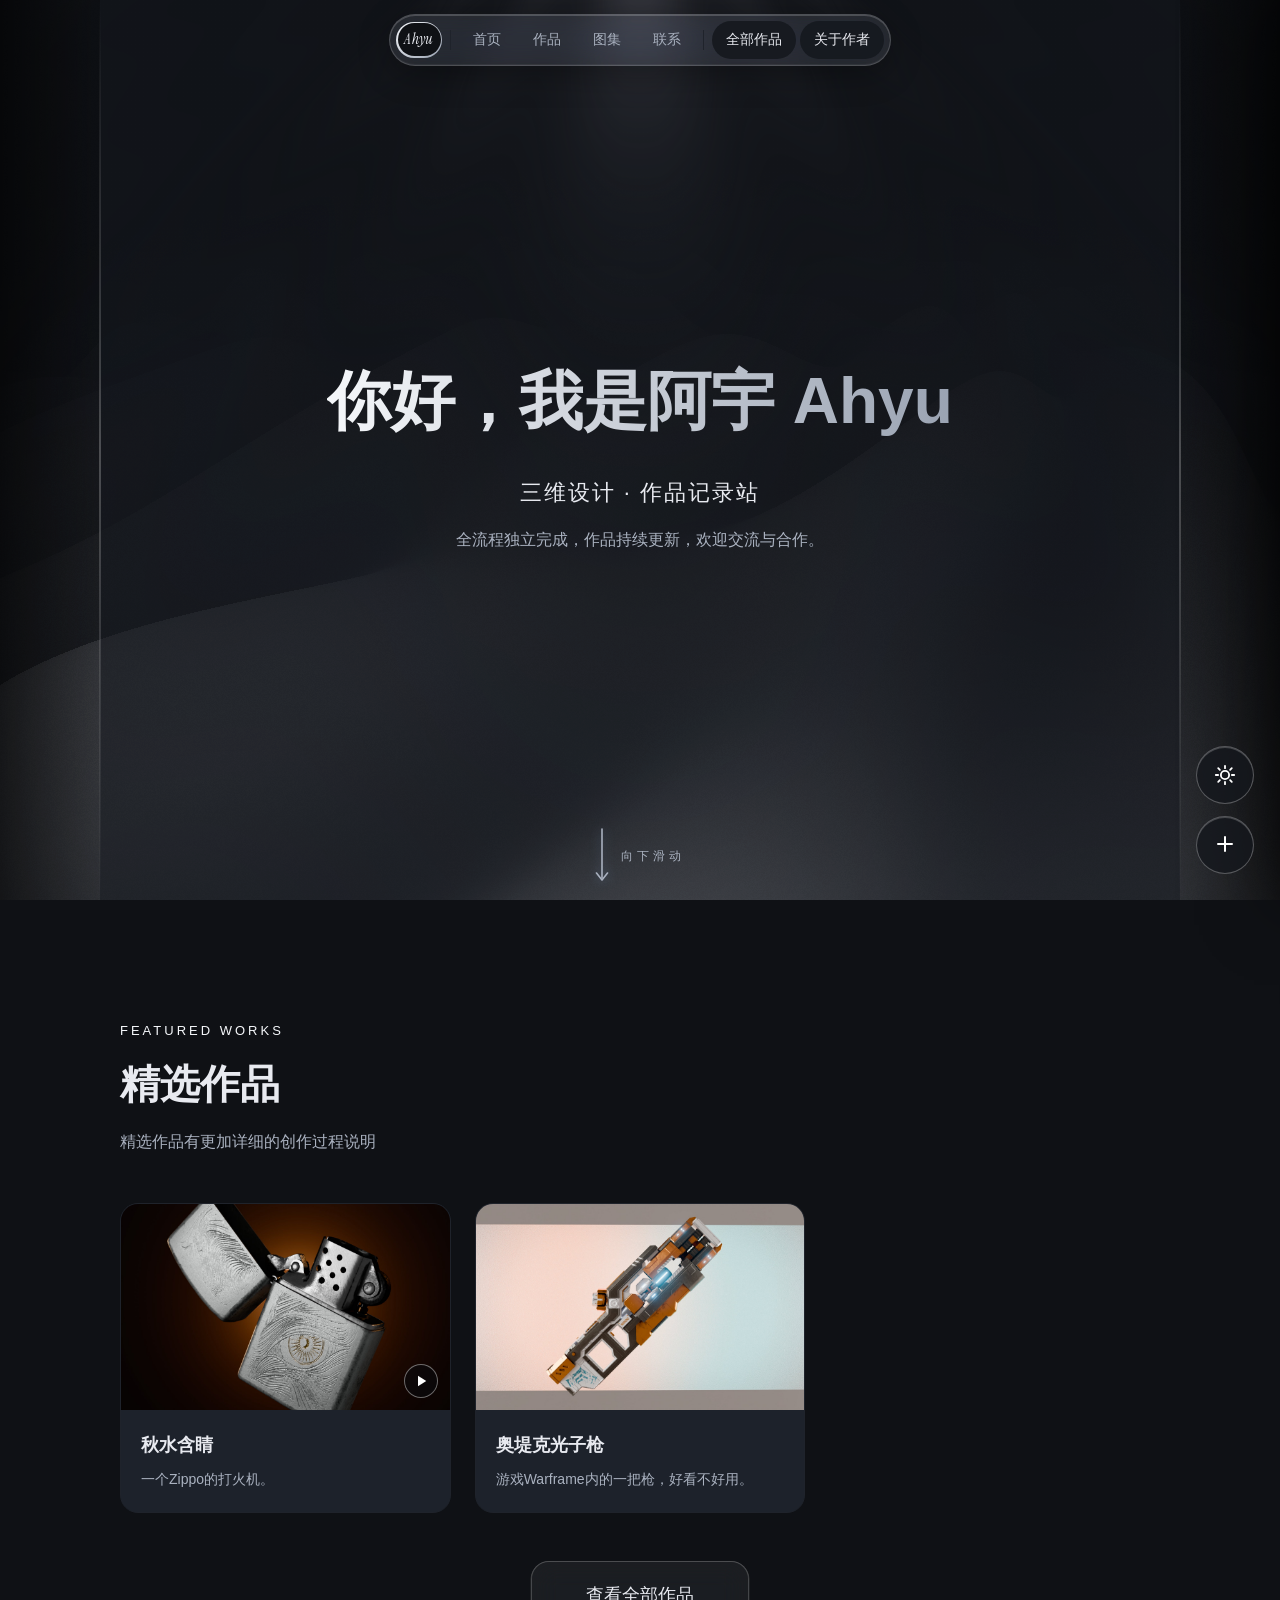
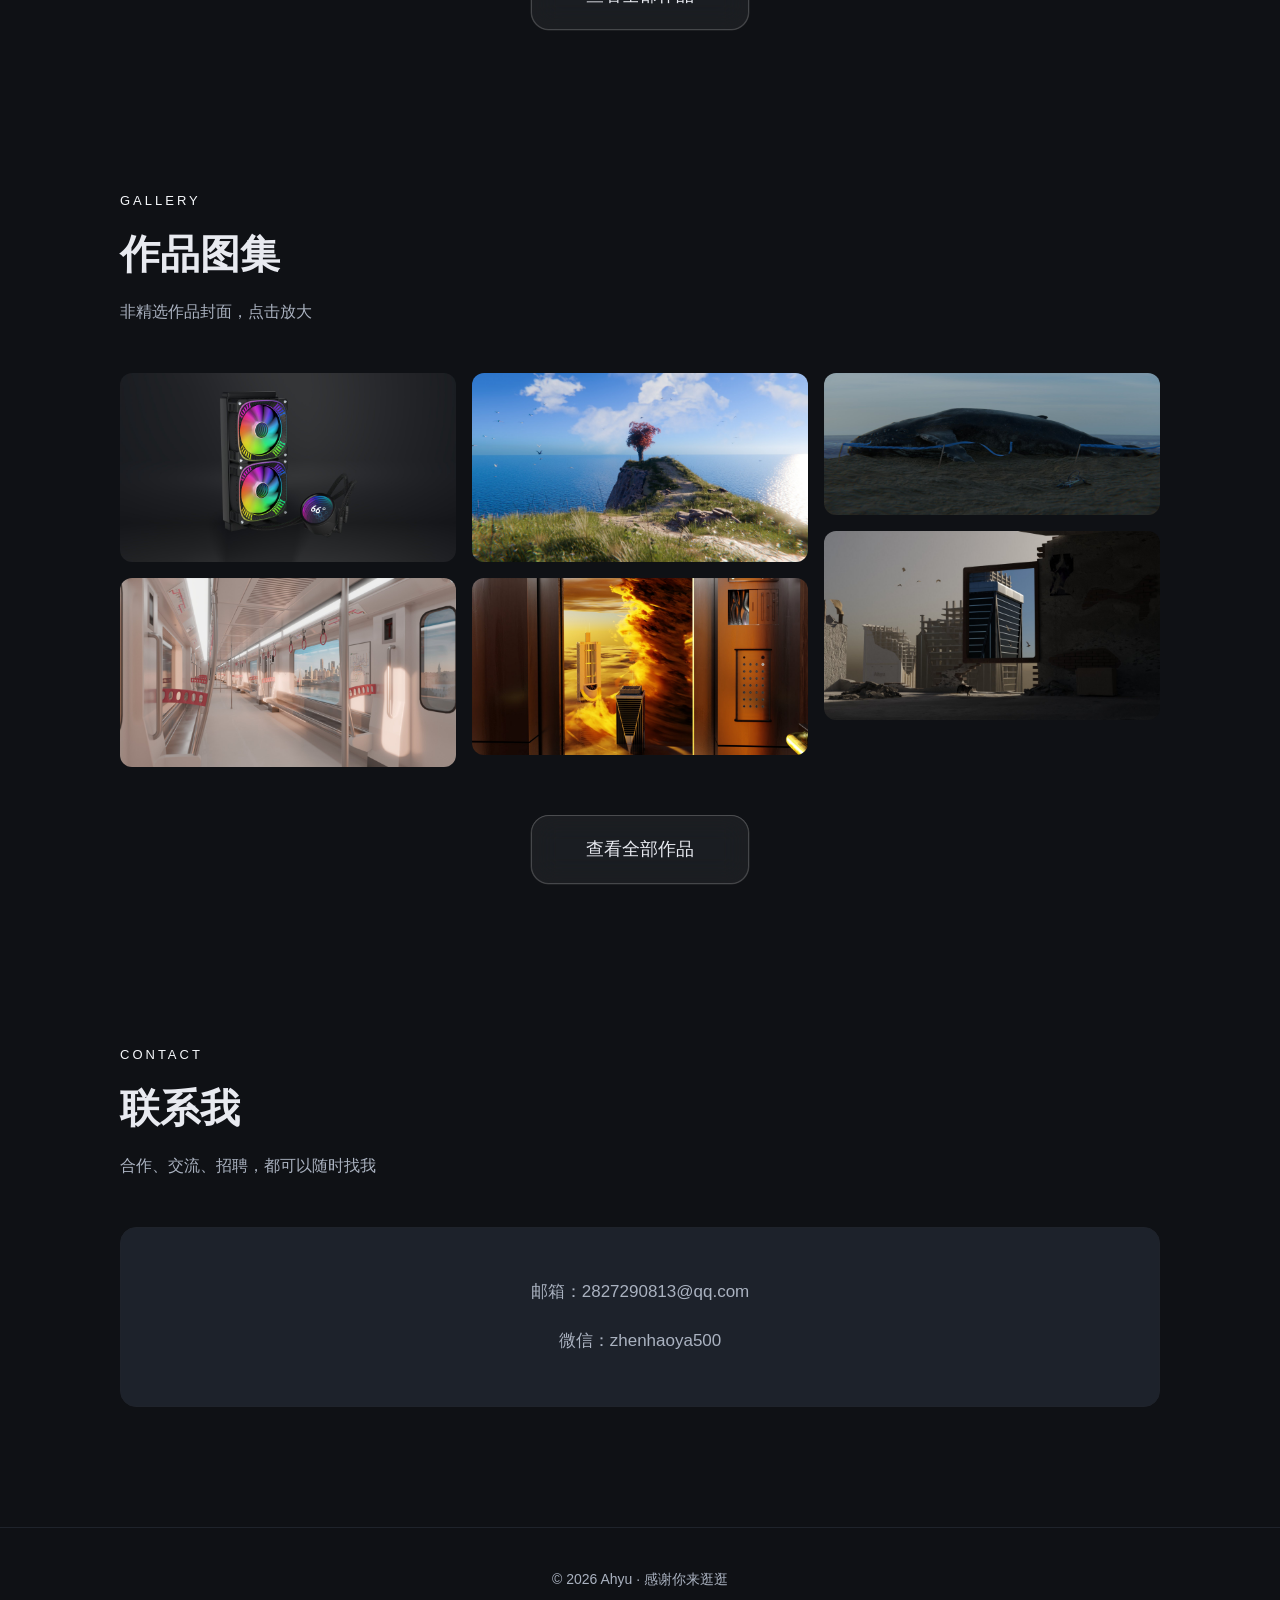
==== index.html @ 1d15b3b9 "手机端隐藏快照媒体放大按钮（图片/视频/3D），伪全屏保留桌面端（v70）" ====
<!DOCTYPE html>
<html lang="zh-CN">
<head>
    <meta charset="UTF-8">
    <meta name="viewport" content="width=device-width, initial-scale=1.0">
    <link rel="stylesheet" href="css/style.css?v=70">
    <link rel="preconnect" href="https://fonts.googleapis.com">
    <link rel="preconnect" href="https://fonts.gstatic.com" crossorigin>
    <link href="https://fonts.googleapis.com/css2?family=Instrument+Serif:ital@0;1&display=swap" rel="stylesheet">
    <title>Ahyu的作品集</title>
</head>
<body>
    <header>
        <div class="nav-pill">
            <a class="nav-logo" href="index.html">
                <span class="nav-logo-ring"></span>
                <span class="nav-logo-inner">Ahyu</span>
            </a>
            <span class="nav-divider"></span>
            <a class="nav-link" href="#hero">首页</a>
            <a class="nav-link" href="#works">作品</a>
            <a class="nav-link" href="#gallery">图集</a>
            <a class="nav-link" href="#contact">联系</a>
            <span class="nav-divider"></span>
            <a class="nav-sayhi" href="works.html">
                <span class="nav-sayhi-bg"></span>
                <span class="nav-sayhi-inner">全部作品</span>
            </a>
            <a class="nav-sayhi" href="about.html">
                <span class="nav-sayhi-bg"></span>
                <span class="nav-sayhi-inner">关于作者</span>
            </a>
        </div>
    </header>

    <div id="scene3d" aria-hidden="true"></div>

    <section id="hero">
        <div class="hero-inner">
            <h1>你好，我是阿宇 Ahyu</h1>
            <p class="hero-role">三维设计 · 作品记录站</p>
            <p class="hero-desc">全流程独立完成，作品持续更新，欢迎交流与合作。</p>
        </div>
        <button class="model-next-btn" type="button">NEXT</button>
        <a class="scroll-hint" href="#works" aria-label="向下滑动">
            <svg width="14" height="56" viewBox="0 0 14 56" fill="none" xmlns="http://www.w3.org/2000/svg">
                <path d="M7 1 V50" stroke="currentColor" stroke-width="1.6" stroke-linecap="round"/>
                <path d="M1.5 45 L7 52 L12.5 45" stroke="currentColor" stroke-width="1.6" stroke-linecap="round" stroke-linejoin="round" fill="none"/>
            </svg>
            <span>向下滑动</span>
        </a>
    </section>

    <section id="works">
        <div class="section-header">
            <div class="section-eyebrow">Featured Works</div>
            <h2>精选作品</h2>
            <p class="section-sub">精选作品有更加详细的创作过程说明</p>
        </div>
        <div class="works-grid" id="featured-grid"></div>
        <div class="works-more reveal">
            <a class="more-btn" href="works.html">
                <span class="more-btn-fx"></span>
                <span class="more-btn-inner">查看全部作品</span>
            </a>
        </div>
    </section>

    <section id="gallery">
        <div class="section-header">
            <div class="section-eyebrow">Gallery</div>
            <h2>作品图集</h2>
            <p class="section-sub">非精选作品封面，点击放大</p>
        </div>
        <div class="gallery-cols" id="gallery-cols"></div>
        <div class="works-more reveal">
            <a class="more-btn" href="works.html">
                <span class="more-btn-fx"></span>
                <span class="more-btn-inner">查看全部作品</span>
            </a>
        </div>
    </section>

    <section id="contact">
        <div class="section-header">
            <div class="section-eyebrow">Contact</div>
            <h2>联系我</h2>
            <p class="section-sub">合作、交流、招聘，都可以随时找我</p>
        </div>
        <div class="contact-card reveal">
            <a class="contact-item" href="mailto:2827290813@qq.com">邮箱：2827290813@qq.com</a>
            <div class="contact-item">微信：zhenhaoya500</div>
        </div>
    </section>

    <footer>
        <p>© 2026 Ahyu · 感谢你来逛逛</p>
    </footer>

    <div id="snapshot" class="snapshot" role="dialog" aria-modal="true">
        <button class="snapshot-close" type="button" aria-label="关闭">
            <svg viewBox="0 0 24 24" width="20" height="20" fill="none" stroke="currentColor" stroke-width="2" stroke-linecap="round"><path d="M18 6L6 18M6 6l12 12"/></svg>
        </button>
        <div class="snapshot-inner">
            <div id="snapshot-media" class="snapshot-media"></div>
            <div class="snapshot-info">
                <h2 id="snapshot-title"></h2>
                <p id="snapshot-desc"></p>
                <div id="snapshot-gallery" class="snapshot-gallery"></div>
            </div>
        </div>
    </div>

    <div id="lightbox">
        <div class="lightbox-ring">
            <div class="lightbox-inner" id="lightbox-media"></div>
        </div>
    </div>

    <script src="js/main.js?v=13"></script>
    <script src="js/site-data.js?v=6"></script>
    <script src="js/snapshot.js?v=4"></script>
    <script type="importmap">
        {
            "imports": {
                "three": "./js/vendor/three/three.module.js?v=1",
                "three/addons/": "./js/vendor/three/addons/",
                "ogl": "./js/vendor/ogl/ogl.module.js?v=1"
            }
        }
    </script>
    <script type="module" src="js/scene3d.js?v=20"></script>
    <script type="module" src="js/lightrays.js?v=2"></script>
    <script type="module" src="js/gradientwaves.js?v=4"></script>
    <script type="module" src="js/model-viewer.js?v=2"></script>
    <script src="js/fabmenu.js?v=7"></script>
</body>
</html>
---- css/style.css ----
* {
    margin: 0;
    padding: 0;
    box-sizing: border-box;
}

/* 全站文字禁止拖选（输入框除外） */
body {
    -webkit-user-select: none;
    user-select: none;
}

input,
textarea {
    -webkit-user-select: text;
    user-select: text;
}

:root {
    --bg: #0f1115;
    --bg-soft: #1d222b;
    --border: #1f232b;
    --text: #e8eaf0;
    --muted: #aab2c0;
    --accent: #f5f7fa;
    --accent-2: #9aa3b2;
    --bg-edge-shadow: rgba(0, 0, 0, 0.55);
    --bg-center-glow: rgba(22, 26, 34, 0.5);
    --bg-edge-line: rgba(255, 255, 255, 0.28);
    --pill-bg: rgba(255, 255, 255, 0.08);
    --pill-border: rgba(255, 255, 255, 0.18);
    --pill-inset: rgba(255, 255, 255, 0.18);
    --pill-inset-2: rgba(255, 255, 255, 0.05);
    --pill-hover: rgba(255, 255, 255, 0.06);
    --card-glass-bg: rgba(255, 255, 255, 0.05);
    --card-glass-border: rgba(255, 255, 255, 0.16);
    --card-glass-hover: rgba(255, 255, 255, 0.1);
    --card-glass-border-hover: rgba(255, 255, 255, 0.4);
    --card-hover-border: rgba(255, 255, 255, 0.55);
    --badge-bg: rgba(255, 255, 255, 0.14);
    --badge-border: rgba(255, 255, 255, 0.35);
    --badge-text: #ffffff;
    --badge-featured-text: #111111;
    --bnav-hover: #ffffff;
    --bnav-hover-bg: rgba(255, 255, 255, 0.07);
    --bnav-text: #eef1f6;
    --caption-bg: rgba(255, 255, 255, 0.72);
    --caption-text: #101216;
    --caption-badge-bg: rgba(16, 18, 22, 0.06);
    --caption-badge-border: rgba(16, 18, 22, 0.18);
    --caption-badge-text: #3d4654;
    --caption-badge-featured-bg: #101216;
    --caption-badge-featured-text: #ffffff;
}

html[data-theme="light"] {
    --bg: #f4f6f8;
    --bg-soft: #ffffff;
    --border: #e1e5ec;
    --text: #1a1f27;
    --muted: #66707f;
    --accent: #101216;
    --accent-2: #4a5568;
    --bg-edge-shadow: rgba(15, 17, 21, 0.1);
    --bg-center-glow: rgba(255, 255, 255, 0.6);
    --bg-edge-line: rgba(16, 18, 22, 0.22);
    --pill-bg: rgba(22, 25, 31, 0.92);
    --pill-border: rgba(22, 25, 31, 0.16);
    --pill-inset: rgba(255, 255, 255, 0.16);
    --pill-inset-2: rgba(0, 0, 0, 0.28);
    --pill-hover: rgba(255, 255, 255, 0.1);
    --card-glass-bg: rgba(16, 18, 22, 0.04);
    --card-glass-border: rgba(16, 18, 22, 0.14);
    --card-glass-hover: rgba(16, 18, 22, 0.08);
    --card-glass-border-hover: rgba(16, 18, 22, 0.35);
    --card-hover-border: rgba(16, 18, 22, 0.35);
    --badge-bg: rgba(16, 18, 22, 0.06);
    --badge-border: rgba(16, 18, 22, 0.18);
    --badge-text: #3d4654;
    --badge-featured-text: #ffffff;
    --bnav-hover: #101216;
    --bnav-hover-bg: rgba(16, 18, 22, 0.06);
    --bnav-text: #14181f;
    --caption-bg: rgba(16, 18, 22, 0.72);
    --caption-text: #e8eaf0;
    --caption-badge-bg: rgba(255, 255, 255, 0.14);
    --caption-badge-border: rgba(255, 255, 255, 0.35);
    --caption-badge-text: #ffffff;
    --caption-badge-featured-bg: #f5f7fa;
    --caption-badge-featured-text: #111111;
}

html {
    scroll-behavior: smooth;
}

body {
    font-family: "Microsoft YaHei", "PingFang SC", "Segoe UI", sans-serif;
    background: var(--bg);
    color: var(--text);
    line-height: 1.7;
    transition: background-color 0.3s ease, color 0.3s ease;
}

.light-rays-container {
    position: fixed;
    inset: 0;
    z-index: 0;
    pointer-events: none;
    overflow: hidden;
}

html[data-theme="light"] .light-rays-container {
    opacity: 0;
}

.prism-container {
    position: fixed;
    inset: 0;
    z-index: -1;
    pointer-events: none;
    overflow: hidden;
}

.gradient-waves-container {
    position: fixed;
    inset: 0;
    z-index: -1;
    pointer-events: none;
    overflow: hidden;
}

body.no-bg-edge::before {
    display: none;
}

body::before {
    content: "";
    position: fixed;
    inset: 0;
    z-index: 0;
    pointer-events: none;
    --edge: min(540px, 50vw);
    background:
        linear-gradient(180deg, transparent 0%, var(--bg-edge-line) 50%, transparent 100%) no-repeat calc(50% - var(--edge)) 0 / 2px 100%,
        linear-gradient(180deg, transparent 0%, var(--bg-edge-line) 50%, transparent 100%) no-repeat calc(50% + var(--edge)) 0 / 2px 100%,
        linear-gradient(90deg, var(--bg-edge-shadow) 0%, transparent calc(50% - var(--edge)), var(--bg-center-glow) calc(50% - var(--edge)), var(--bg-center-glow) 50%, var(--bg-center-glow) calc(50% + var(--edge)), transparent calc(50% + var(--edge)), var(--bg-edge-shadow) 100%);
}

@media (max-width: 1080px) {
body::before {
        display: none;
    }
}

#scene3d {
    position: fixed;
    inset: 0;
    z-index: 0;
    pointer-events: none;
}

#scene3d canvas {
    display: block;
}

#hero,
section,
footer {
    position: relative;
    z-index: 1;
}

header {
    position: fixed;
    top: 0;
    left: 0;
    right: 0;
    display: flex;
    justify-content: center;
    padding: 14px 20px 0;
    z-index: 100;
}

.nav-logo {
    width: auto;
    height: 36px;
    padding: 0 26px 0 20px;
    position: relative;
    flex-shrink: 0;
    cursor: pointer;
    transition: transform 0.2s;
}

.nav-logo:hover {
    transform: scale(1.1);
}

.nav-logo-ring {
    position: absolute;
    inset: 0;
    border-radius: 999px;
    background: linear-gradient(135deg, #f5f7fa, #9aa3b2);
    padding: 1.5px;
    transition: background 0.3s;
}

.nav-logo:hover .nav-logo-ring {
    background: linear-gradient(315deg, #f5f7fa, #9aa3b2);
}

.nav-logo-inner {
    position: absolute;
    inset: 1.5px;
    border-radius: 999px;
    background: #0f1115;
    display: flex;
    align-items: center;
    justify-content: center;
    font-family: "Instrument Serif", serif;
    font-style: italic;
    font-size: 15px;
    letter-spacing: 0.02em;
    color: #e8eaf0;
}

.nav-pill {
    display: inline-flex;
    align-items: center;
    border-radius: 9999px;
    backdrop-filter: blur(14px) saturate(180%) brightness(1.15);
    -webkit-backdrop-filter: blur(14px) saturate(180%) brightness(1.15);
    border: 1px solid var(--pill-border);
    background: var(--pill-bg);
    box-shadow:
        inset 0 1px 0 0 var(--pill-inset),
        inset 0 -1px 0 0 var(--pill-inset-2),
        0 8px 32px rgba(0, 0, 0, 0.3);
    padding: 6px;
    gap: 4px;
}

.nav-link {
    font-size: 14px;
    padding: 7px 14px;
    border-radius: 9999px;
    color: #aab2c0;
    text-decoration: none;
    transition: color 0.2s, background 0.2s;
    white-space: nowrap;
}

.nav-link:hover,
.nav-link.active {
    color: #e8eaf0;
    background: var(--pill-hover);
}

.nav-divider {
    width: 1px;
    height: 20px;
    background: #1f232b;
    margin: 0 4px;
}

.nav-sayhi {
    position: relative;
    border-radius: 9999px;
    text-decoration: none;
}

.nav-sayhi-bg {
    position: absolute;
    inset: -2px;
    border-radius: 9999px;
    background: linear-gradient(90deg, #f5f7fa, #9aa3b2);
    opacity: 0;
    transition: opacity 0.2s;
}

.nav-sayhi:hover .nav-sayhi-bg,
.nav-sayhi.active .nav-sayhi-bg {
    opacity: 1;
}

.nav-sayhi-inner {
    position: relative;
    display: block;
    padding: 7px 14px;
    background: rgba(22, 25, 31, 0.9);
    border-radius: 9999px;
    color: #e8eaf0;
    font-size: 14px;
}

section {
    max-width: 1080px;
    margin: 0 auto;
    padding: 0 20px;
}

#hero {
    max-width: none;
    padding: 0;
    min-height: 100vh;
    display: flex;
    align-items: center;
    justify-content: center;
    position: relative;
    overflow: hidden;
}

.hero-bg {
    position: absolute;
    inset: 0;
    width: 100%;
    height: 100%;
    object-fit: cover;
    opacity: 0.3;
}

.hero-inner {
    position: relative;
    text-align: center;
    padding: 0 20px;
}

.hero-inner h1 {
    font-size: 64px;
    background: linear-gradient(90deg, var(--accent), var(--accent-2));
    -webkit-background-clip: text;
    background-clip: text;
    color: transparent;
    animation: hero-text-in 1.6s cubic-bezier(0.22, 0.61, 0.36, 1) 0.15s backwards;
}

.hero-role {
    margin-top: 18px;
    font-size: 22px;
    color: var(--text);
    letter-spacing: 2px;
    animation: hero-text-in 1.3s cubic-bezier(0.22, 0.61, 0.36, 1) 1s backwards;
}

.hero-desc {
    margin-top: 14px;
    font-size: 16px;
    color: var(--muted);
    max-width: 560px;
    margin-left: auto;
    margin-right: auto;
    animation: hero-text-in 1.3s cubic-bezier(0.22, 0.61, 0.36, 1) 1.55s backwards;
}

@keyframes hero-text-in {
    from {
        opacity: 0;
        transform: translateY(26px);
        filter: blur(10px);
    }
    to {
        opacity: 1;
        transform: translateY(0);
        filter: blur(0);
    }
}

@media (hover: hover) {
    .hero-inner h1,
    .hero-inner .hero-role,
    .hero-inner .hero-desc {
        transition: transform 0.35s ease;
        will-change: transform;
    }

    .hero-inner:hover h1 {
        transform: translate(-130px, -230px);
    }

    .hero-inner:hover .hero-role,
    .hero-inner:hover .hero-desc {
        transform: translate(150px, 170px);
    }
}

/* ===== 手机端 hero：文字聚拢居中（3D 场景手机端不加载） ===== */
.model-next-btn {
    display: none;
}

@media (max-width: 768px) {
    .hero-inner {
        padding: 0 24px;
    }

    .hero-inner h1 {
        font-size: 34px;
    }

    .hero-inner .hero-role {
        font-size: 17px;
    }

    .model-next-btn {
        display: inline-flex;
        align-items: center;
        justify-content: center;
        position: absolute;
        top: 68vh;
        left: 50%;
        transform: translateX(-50%);
        padding: 10px 36px;
        border-radius: 999px;
        background: var(--pill-bg);
        border: 1px solid var(--pill-border);
        color: #ffffff;
        font-family: inherit;
        font-size: 14px;
        letter-spacing: 3px;
        text-transform: uppercase;
        backdrop-filter: blur(10px);
        -webkit-backdrop-filter: blur(10px);
        transition: transform 0.15s ease;
    }

    .model-next-btn:active {
        transform: translateX(-50%) scale(0.95);
    }
}

/* ===== hero 底部「向下滑动」箭头（电脑 + 手机共用） ===== */
.scroll-hint {
    position: absolute;
    bottom: 16px;
    left: 50%;
    transform: translateX(-50%);
    display: flex;
    align-items: center;
    gap: 12px;
    text-decoration: none;
    z-index: 2;
    pointer-events: auto;
    transition: opacity 0.45s ease, visibility 0.45s ease;
}

.scroll-hint.hide {
    opacity: 0;
    visibility: hidden;
    pointer-events: none;
}

.scroll-hint svg {
    display: block;
    color: var(--muted);
    filter: drop-shadow(0 0 6px rgba(150, 195, 255, 0.35));
    animation: scroll-hint-bounce 1.8s ease-in-out infinite;
}

.scroll-hint span {
    font-size: 12px;
    letter-spacing: 4px;
    color: var(--muted);
}

@keyframes scroll-hint-bounce {
    0%,
    100% {
        transform: translateY(0);
    }
    50% {
        transform: translateY(8px);
    }
}

@keyframes fade-up {
    from {
        opacity: 0;
        transform: translateY(30px);
    }
    to {
        opacity: 1;
        transform: translateY(0);
    }
}

#works {
    padding-top: 120px;
    padding-bottom: 40px;
}

.section-header {
    margin-bottom: 48px;
}

.section-eyebrow {
    font-size: 13px;
    letter-spacing: 3px;
    text-transform: uppercase;
    color: var(--accent);
    margin-bottom: 8px;
}

.section-header h2 {
    font-size: 40px;
    color: var(--text);
}

.section-sub {
    margin-top: 10px;
    color: var(--muted);
    max-width: 560px;
}

.about-link {
    color: var(--text);
    text-decoration: underline;
    text-underline-offset: 3px;
    text-decoration-color: var(--muted);
    transition: text-decoration-color 0.2s ease;
}

.about-link:hover {
    text-decoration-color: var(--text);
}

.profile-sec .section-sub {
    margin-top: 22px;
}

.profile-sec .section-sub:first-of-type {
    margin-top: 10px;
}

.about-note {
    margin: 30px auto 0;
    max-width: 460px;
    text-align: center;
}

.about-note img {
    display: block;
    width: 100%;
    border-radius: 10px;
    border: 1px solid rgba(150, 158, 172, 0.25);
    box-shadow: 0 16px 44px rgba(0, 0, 0, 0.38);
    transform: rotate(-1.2deg);
    transition: transform 0.3s ease;
}

.about-note img:hover {
    transform: rotate(0deg) scale(1.015);
}

.about-note figcaption {
    margin-top: 12px;
    font-size: 13px;
    color: var(--muted);
    letter-spacing: 0.06em;
}

.works-grid {
    display: grid;
    grid-template-columns: repeat(auto-fit, minmax(300px, 1fr));
    gap: 24px;
}

.work-card {
    background: var(--bg-soft);
    border: 1px solid var(--border);
    border-radius: 16px;
    overflow: hidden;
    transition: transform 0.3s, border-color 0.3s;
}

.work-card:hover {
    transform: translateY(-4px);
    border-color: var(--accent);
}

.work-media {
    aspect-ratio: 16 / 10;
    overflow: hidden;
    position: relative;
}

#featured-grid .work-card {
    cursor: pointer;
}

.vp-controls {
    position: absolute;
    inset: 0;
    pointer-events: none;
}

.vp-controls.show {
    pointer-events: auto;
}

.vp-center-btn {
    position: absolute;
    top: 50%;
    left: 50%;
    transform: translate(-50%, -50%);
    width: 64px;
    height: 64px;
    border-radius: 50%;
    border: 1px solid rgba(255, 255, 255, 0.25);
    background: rgba(0, 0, 0, 0.5);
    color: #ffffff;
    cursor: pointer;
    display: flex;
    align-items: center;
    justify-content: center;
    opacity: 0;
    transition: opacity 0.25s;
}

.vp-controls.show .vp-center-btn {
    opacity: 1;
}

.vp-center-btn svg,
.vp-play-toggle svg {
    display: block;
}

.vp-bottom {
    position: absolute;
    left: 0;
    right: 0;
    bottom: 0;
    padding: 24px 14px 10px;
    display: flex;
    align-items: center;
    gap: 12px;
    background: linear-gradient(transparent, rgba(0, 0, 0, 0.7));
    opacity: 0;
    transition: opacity 0.25s;
}

.vp-controls.show .vp-bottom {
    opacity: 1;
}

.vp-play-toggle {
    background: none;
    border: none;
    color: #ffffff;
    cursor: pointer;
    display: flex;
    flex: none;
}

.vp-volume {
    position: relative;
    display: flex;
    flex: none;
}

.vp-volume-btn {
    background: none;
    border: none;
    color: #ffffff;
    cursor: pointer;
    display: flex;
    flex: none;
    padding: 0;
}

.vp-volume-panel {
    position: absolute;
    bottom: calc(100% + 10px);
    left: 50%;
    transform: translateX(-50%) translateY(6px);
    background: rgba(22, 25, 31, 0.92);
    border: 1px solid rgba(255, 255, 255, 0.12);
    border-radius: 12px;
    padding: 12px 8px;
    opacity: 0;
    pointer-events: none;
    transition: opacity 0.2s, transform 0.2s;
}

.vp-volume-panel.open {
    opacity: 1;
    pointer-events: auto;
    transform: translateX(-50%) translateY(0);
}

.vp-vol-slider {
    position: relative;
    width: 4px;
    height: 84px;
    background: rgba(255, 255, 255, 0.25);
    border-radius: 9999px;
    cursor: pointer;
    touch-action: none;
}

.vp-vol-fill {
    position: absolute;
    bottom: 0;
    left: 0;
    right: 0;
    height: 100%;
    background: var(--accent);
    border-radius: 9999px;
    pointer-events: none;
}

.vp-vol-handle {
    position: absolute;
    left: 50%;
    bottom: 100%;
    width: 12px;
    height: 12px;
    border-radius: 50%;
    background: #ffffff;
    transform: translate(-50%, 50%);
    pointer-events: none;
}

.vp-progress {
    flex: 1;
    height: 4px;
    background: rgba(255, 255, 255, 0.25);
    border-radius: 9999px;
    cursor: pointer;
    position: relative;
}

.vp-progress-fill {
    position: absolute;
    left: 0;
    top: 0;
    bottom: 0;
    width: 0%;
    background: var(--accent);
    border-radius: 9999px;
}

.vp-time {
    color: #dde4ee;
    font-size: 12px;
    white-space: nowrap;
    flex: none;
}

.vp-zoom,
.vp-zoom-out,
.vp-fullscreen {
    background: none;
    border: none;
    color: #ffffff;
    padding: 2px;
    display: flex;
    flex: none;
    cursor: pointer;
}

.work-media video {
    width: 100%;
    height: 100%;
    object-fit: cover;
    display: block;
}

.work-media:fullscreen {
    width: 100vw;
    height: 100vh;
    aspect-ratio: auto;
    display: flex;
    align-items: center;
    justify-content: center;
    background: #000000;
}

.work-media:fullscreen video {
    object-fit: contain;
    width: 100%;
    height: 100%;
}

.work-media img {
    width: 100%;
    height: 100%;
    object-fit: cover;
    display: block;
}

.work-info {
    padding: 20px;
}

.work-info h3 {
    font-size: 18px;
    margin-bottom: 8px;
}

.work-info p {
    color: var(--muted);
    font-size: 14px;
}

#gallery {
    padding-top: 120px;
    padding-bottom: 40px;
}

.gallery-cols {
    columns: 3;
    column-gap: 16px;
}

.gallery-item {
    break-inside: avoid;
    margin-bottom: 16px;
    cursor: zoom-in;
    perspective: 800px;
}

.gallery-item.active {
    position: relative;
    z-index: 10;
}

.gallery-item.active img {
    box-shadow:
        0 0 0 2px rgba(255, 255, 255, 0.9),
        0 0 26px rgba(255, 255, 255, 0.28);
}

.gallery-item img {
    width: 100%;
    display: block;
    border-radius: 12px;
    will-change: transform;
}

#contact {
    padding-top: 120px;
    padding-bottom: 120px;
}

.contact-card {
    background: var(--bg-soft);
    border: 1px solid var(--border);
    border-radius: 16px;
    padding: 40px;
    text-align: center;
}

.contact-item {
    display: block;
    color: var(--muted);
    font-size: 17px;
    padding: 10px 0;
    text-decoration: none;
    transition: color 0.2s;
}

.contact-item:hover {
    color: var(--accent);
}

footer {
    text-align: center;
    padding: 40px 20px;
    color: var(--muted);
    border-top: 1px solid var(--border);
    font-size: 14px;
}

.reveal {
    opacity: 0;
    transform: translateY(30px);
    transition: opacity 0.7s ease, transform 0.7s ease;
}

.reveal.visible {
    opacity: 1;
    transform: translateY(0);
}

#lightbox {
    position: fixed;
    inset: 0;
    background: rgba(15, 17, 21, 0.55);
    backdrop-filter: blur(24px);
    -webkit-backdrop-filter: blur(24px);
    display: none;
    align-items: center;
    justify-content: center;
    z-index: 1600;
    cursor: zoom-out;
    padding: 20px;
    touch-action: none;
}

#lightbox.open {
    display: flex;
}

.lightbox-ring {
    background: linear-gradient(135deg, var(--accent), var(--accent-2));
    padding: 3px;
    border-radius: 16px;
    box-shadow: 0 0 60px rgba(79, 195, 247, 0.35);
    display: inline-flex;
    max-width: 96vw;
    max-height: 92vh;
    cursor: grab;
    will-change: transform;
}

.lightbox-ring.dragging {
    cursor: grabbing;
}

.lightbox-inner {
    background: #0b0e13;
    border-radius: 13px;
    overflow: hidden;
    display: inline-flex;
    align-items: center;
    justify-content: center;
    max-width: 94vw;
    max-height: 90vh;
}

.lightbox-inner img {
    display: block;
    width: auto;
    height: auto;
    max-width: 88vw;
    max-height: 84vh;
    border-radius: 13px;
    user-select: none;
    -webkit-user-select: none;
}

.lightbox-hint {
    position: fixed;
    left: 50%;
    bottom: 18px;
    transform: translateX(-50%);
    color: rgba(255, 255, 255, 0.45);
    font-size: 13px;
    letter-spacing: 2px;
    pointer-events: none;
    z-index: 201;
}

.page-hero {
    max-width: none;
    min-height: 45vh;
    display: flex;
    flex-direction: column;
    justify-content: center;
    align-items: flex-start;
    padding: 140px 40px 60px;
}

.page-hero h1 {
    font-size: 60px;
    background: linear-gradient(90deg, var(--accent), var(--accent-2));
    -webkit-background-clip: text;
    background-clip: text;
    color: transparent;
}

.works-tagbar {
    margin-top: 28px;
    display: flex;
    flex-wrap: wrap;
    gap: 10px;
}

.tag-chip {
    border: 1px solid var(--border);
    background: var(--bg-soft);
    color: var(--muted);
    font-size: 14px;
    letter-spacing: 0.04em;
    padding: 8px 20px;
    border-radius: 999px;
    cursor: pointer;
    transition: color 0.2s, background 0.2s, border-color 0.2s, transform 0.15s;
}

.tag-chip:hover {
    color: var(--text);
    border-color: var(--accent);
}

.tag-chip:active {
    transform: scale(0.95);
}

.tag-chip.active {
    background: var(--accent);
    border-color: var(--accent);
    color: #111111;
}

html[data-theme="light"] .tag-chip.active {
    color: #ffffff;
}

.tagbar-hint {
    margin-left: auto;
    align-self: center;
    font-size: 12px;
    color: var(--muted);
    letter-spacing: 0.06em;
    white-space: nowrap;
    padding: 6px 14px;
    border: 1px solid transparent;
    border-radius: 999px;
    transition: border-color 0.35s ease;
}

@media (hover: hover) {
    .tagbar-hint:hover {
        border-color: var(--accent);
    }
}

.page-hero p {
    margin-top: 12px;
    color: var(--muted);
    font-size: 17px;
}

.skills {
    display: flex;
    flex-wrap: wrap;
    gap: 10px;
    margin-top: 24px;
}

.skill-chip {
    background: var(--bg-soft);
    border: 1px solid var(--border);
    color: var(--muted);
    padding: 8px 16px;
    border-radius: 999px;
    font-size: 14px;
}

.skills-icons {
    gap: 18px;
    margin-top: 28px;
}

.skills-sec {
    padding-bottom: 48px;
}

.skill-tile {
    position: relative;
    width: 58px;
    height: 58px;
    border-radius: 14px;
    background: var(--bg-soft);
    border: 1px solid var(--border);
    display: flex;
    align-items: center;
    justify-content: center;
    cursor: default;
    transition: transform 0.25s ease, border-color 0.25s ease, background 0.25s ease;
}

.skill-tile:hover {
    transform: translateY(-4px);
    border-color: var(--text);
    background: var(--bg-hover, var(--bg-soft));
}

.skill-tile img {
    width: 30px;
    height: 30px;
    pointer-events: none;
}

.skill-letter {
    font-size: 20px;
    font-weight: 700;
    letter-spacing: 0.02em;
}

.skill-letter.zbrush {
    color: #ff6a3d;
}

.skill-letter.substance {
    color: #4be1a0;
}

.skill-tip {
    position: absolute;
    bottom: calc(100% + 10px);
    left: 50%;
    transform: translate(-50%, 6px);
    padding: 6px 12px;
    border-radius: 8px;
    background: #14181f;
    color: #eef1f6;
    font-size: 13px;
    white-space: nowrap;
    opacity: 0;
    pointer-events: none;
    transition: opacity 0.2s ease, transform 0.2s ease;
    box-shadow: 0 6px 20px rgba(0, 0, 0, 0.35);
    z-index: 5;
}

.skill-tip::after {
    content: "";
    position: absolute;
    top: 100%;
    left: 50%;
    margin-left: -5px;
    border: 5px solid transparent;
    border-top-color: #14181f;
}

.skill-tile:hover .skill-tip,
.skill-tile:focus-within .skill-tip {
    opacity: 1;
    transform: translate(-50%, 0);
}

html[data-theme="light"] .skill-tile:hover {
    border-color: #14181f;
}

html[data-theme="light"] .skill-tip {
    background: #14181f;
    color: #eef1f6;
}

html[data-theme="light"] .skill-tip::after {
    border-top-color: #14181f;
}

.timeline {
    margin-top: 32px;
}

.timeline-item {
    border-left: 2px solid var(--border);
    padding: 0 0 32px 24px;
    position: relative;
}

.timeline-item::before {
    content: "";
    position: absolute;
    left: -6px;
    top: 6px;
    width: 10px;
    height: 10px;
    border-radius: 50%;
    background: var(--accent);
}

.timeline-item h3 {
    font-size: 17px;
}

.timeline-item .time {
    color: var(--muted);
    font-size: 13px;
    margin-bottom: 6px;
}

.timeline-item p {
    color: var(--muted);
    font-size: 14px;
}

@media (max-width: 768px) {
    .hero-inner h1 {
        font-size: 40px;
    }

    .gallery-cols {
        columns: 2;
    }
}

@media (max-width: 640px) {
    .nav-logo {
        height: 30px;
        padding: 0 22px 0 16px;
    }

    header {
        padding: 12px 12px 0;
    }

    .nav-link {
        padding: 7px 9px;
        font-size: 13px;
    }

    .nav-divider {
        display: none;
    }

    .nav-sayhi-inner {
        padding: 6px 9px;
        font-size: 13px;
    }

    .vp-time {
        display: none;
    }

    .hero-inner h1 {
        font-size: 32px;
    }

    .hero-role {
        font-size: 17px;
    }

    .hero-desc {
        font-size: 15px;
    }

    .section-header h2 {
        font-size: 30px;
    }

    .works-grid {
        grid-template-columns: 1fr;
    }

    .gallery-cols {
        columns: 1;
    }

    .page-hero h1 {
        font-size: 34px;
    }
}

.works-more {
    margin-top: 48px;
    text-align: center;
}

.more-btn {
    position: relative;
    display: inline-flex;
    align-items: center;
    justify-content: center;
    border-radius: 18px;
    text-decoration: none;
    transition: transform 0.15s ease;
}

.more-btn:active {
    transform: scale(0.97);
}

.more-btn-fx {
    position: absolute;
    inset: -20px;
    pointer-events: none;
    z-index: 1;
}

.more-btn-fx canvas {
    display: block;
    width: 100%;
    height: 100%;
}

.more-btn-inner {
    position: relative;
    z-index: 2;
    display: flex;
    align-items: center;
    justify-content: center;
    padding: 18px 54px;
    background: var(--card-glass-bg);
    -webkit-backdrop-filter: blur(14px) saturate(140%);
    backdrop-filter: blur(14px) saturate(140%);
    border: 1px solid var(--card-glass-border);
    border-radius: 18px;
    color: var(--text);
    font-size: 18px;
    transition: background 0.25s ease, -webkit-backdrop-filter 0.25s ease, backdrop-filter 0.25s ease, border-color 0.25s ease, box-shadow 0.25s ease, color 0.25s ease;
}

.more-btn:hover .more-btn-inner {
    background: var(--card-glass-hover);
    -webkit-backdrop-filter: blur(24px) saturate(180%);
    backdrop-filter: blur(24px) saturate(180%);
    border-color: var(--card-glass-border-hover);
    color: var(--text);
    box-shadow: 0 10px 34px rgba(0, 0, 0, 0.38);
}

.detail-section {
    margin-top: 72px;
}

.detail-card {
    background: var(--bg-soft);
    border: 1px solid var(--border);
    border-radius: 16px;
    padding: 20px;
}

.detail-card video,
.detail-card img {
    width: 100%;
    border-radius: 12px;
    display: block;
    background: #000;
}

.detail-card video {
    aspect-ratio: 16 / 9;
    object-fit: contain;
}

.detail-card img {
    max-height: 560px;
    object-fit: cover;
    cursor: zoom-in;
}

.detail-desc {
    color: var(--muted);
    font-size: 15px;
    line-height: 1.8;
    margin-top: 16px;
    max-width: 760px;
}

.detail-tags {
    display: flex;
    flex-wrap: wrap;
    gap: 8px;
    margin-top: 16px;
}

.click-burst {
    position: fixed;
    z-index: 9999;
    pointer-events: none;
}

.click-burst span {
    position: absolute;
    left: -1px;
    top: -18px;
    width: 2px;
    height: 18px;
    border-radius: 2px;
    transform-origin: 50% 100%;
    transform: rotate(var(--r)) translateY(-6px) scaleY(0.6);
    opacity: 0.95;
    animation: spark-fly 0.4s ease-out forwards;
}

@keyframes spark-fly {
    to {
        opacity: 0;
        transform: rotate(var(--r)) translateY(-20px) scaleY(1.15);
    }
}

/* ===== 全部作品页：底部导航 + 网格 + 快照 ===== */
.bottom-nav {
    position: fixed;
    left: 50%;
    bottom: 30px;
    transform: translateX(-50%);
    z-index: 900;
    display: flex;
    align-items: center;
    gap: 6px;
    padding: 8px;
    border-radius: 9999px;
    backdrop-filter: blur(18px) saturate(180%) brightness(1.2);
    -webkit-backdrop-filter: blur(18px) saturate(180%) brightness(1.2);
    background: linear-gradient(180deg, rgba(255, 255, 255, 0.12), rgba(255, 255, 255, 0.05));
    border: 1px solid rgba(255, 255, 255, 0.22);
    box-shadow:
        inset 0 1px 0 0 rgba(255, 255, 255, 0.25),
        inset 0 -1px 0 0 rgba(0, 0, 0, 0.25),
        0 16px 48px rgba(0, 0, 0, 0.5);
}

.bnav-btn {
    position: relative;
    border: none;
    background: transparent;
    color: var(--bnav-text);
    font-size: 15px;
    letter-spacing: 0.04em;
    padding: 11px 30px;
    border-radius: 9999px;
    cursor: pointer;
    transition: color 0.25s, background 0.25s, transform 0.15s, box-shadow 0.25s;
    will-change: transform;
}

.bnav-btn:hover {
    color: var(--bnav-hover);
    background: var(--bnav-hover-bg);
}

.bnav-btn:active {
    transform: scale(0.94);
}

.bnav-btn.active {
    background: linear-gradient(180deg, #fbffff 0%, #e8edf4 40%, #c9d1dc 78%, #aeb9c7 100%);
    color: #101216;
    font-weight: 700;
    transform: translateY(-1px);
    box-shadow:
        inset 0 1px 0 0 rgba(255, 255, 255, 0.95),
        inset 0 -2px 4px 0 rgba(120, 132, 148, 0.45),
        0 8px 22px rgba(0, 0, 0, 0.45),
        0 0 0 1px rgba(255, 255, 255, 0.35);
}

.bnav-btn.active::after {
    content: "";
    position: absolute;
    top: -4px;
    left: 14px;
    right: 14px;
    height: 2px;
    border-radius: 2px;
    background: linear-gradient(90deg, transparent, #ffffff, transparent);
    opacity: 0.85;
    pointer-events: none;
}

.bnav-btn.active {
    animation: bnav-pop 0.35s cubic-bezier(0.34, 1.56, 0.64, 1);
}

@keyframes bnav-pop {
    0% {
        transform: scale(0.9) translateY(2px);
    }
    100% {
        transform: scale(1) translateY(-1px);
    }
}

.works-grid {
    display: grid;
    grid-template-columns: repeat(3, 1fr);
    gap: 24px;
}

#works-grid-wrap {
    padding: 0 40px 120px;
}

.work-card {
    margin: 0;
    border-radius: 18px;
    overflow: hidden;
    background: var(--bg-soft);
    border: 1px solid var(--border);
    cursor: pointer;
    transform: translateZ(0);
    transition: border-color 0.3s, box-shadow 0.3s;
}

.work-card:hover {
    border-color: var(--card-hover-border);
    box-shadow: 0 14px 44px rgba(0, 0, 0, 0.45), 0 0 0 1px rgba(255, 255, 255, 0.12);
    z-index: 4;
}

.work-card img {
    display: block;
    width: 100%;
    height: 100%;
    object-fit: cover;
}

.work-thumb {
    position: relative;
    aspect-ratio: 16 / 10;
    overflow: hidden;
    transform-style: preserve-3d;
    background: #000;
}

.work-thumb img {
    transition: transform 0.5s ease;
}

.work-card:hover .work-thumb img {
    transform: scale(1.06);
}

.work-badge {
    flex-shrink: 0;
    background: var(--badge-bg);
    -webkit-backdrop-filter: blur(8px);
    backdrop-filter: blur(8px);
    border: 1px solid var(--badge-border);
    color: var(--badge-text);
    font-size: 11px;
    letter-spacing: 0.08em;
    padding: 4px 10px;
    border-radius: 999px;
}

.work-thumb .work-badge.featured {
    position: absolute;
    top: 14px;
    left: 14px;
    z-index: 3;
    font-size: 13px;
    letter-spacing: 0.12em;
    padding: 6px 16px;
    background: rgba(255, 255, 255, 0.55);
    border: 1px solid rgba(255, 255, 255, 0.9);
    color: #000000;
    -webkit-backdrop-filter: blur(10px) saturate(160%);
    backdrop-filter: blur(10px) saturate(160%);
}

.work-badge.featured {
    background: var(--accent);
    border-color: var(--accent);
    color: var(--badge-featured-text);
    font-weight: 700;
}

.work-chip {
    flex-shrink: 0;
    font-size: 12px;
    color: var(--muted);
    border: 1px solid var(--border);
    border-radius: 999px;
    padding: 4px 12px;
}

.work-play-icon {
    position: absolute;
    right: 12px;
    bottom: 12px;
    width: 34px;
    height: 34px;
    border-radius: 50%;
    background: rgba(10, 12, 16, 0.55);
    -webkit-backdrop-filter: blur(8px);
    backdrop-filter: blur(8px);
    border: 1px solid rgba(255, 255, 255, 0.4);
    color: #fff;
    display: flex;
    align-items: center;
    justify-content: center;
}

.work-caption {
    display: flex;
    align-items: center;
    justify-content: space-between;
    gap: 12px;
    padding: 16px 18px;
    background: var(--caption-bg);
    -webkit-backdrop-filter: blur(14px) saturate(150%);
    backdrop-filter: blur(14px) saturate(150%);
}

.work-caption h3 {
    font-size: 16px;
    font-weight: 600;
    color: var(--caption-text);
    flex: 1;
    min-width: 0;
    white-space: nowrap;
    overflow: hidden;
    -webkit-mask-image: linear-gradient(90deg, #000 75%, transparent);
    mask-image: linear-gradient(90deg, #000 75%, transparent);
}

.work-caption .work-badge {
    background: var(--caption-badge-bg);
    -webkit-backdrop-filter: blur(8px);
    backdrop-filter: blur(8px);
    border: 1px solid var(--caption-badge-border);
    color: var(--caption-badge-text);
}

.work-caption .work-badge.featured {
    background: var(--caption-badge-featured-bg);
    border-color: var(--caption-badge-featured-bg);
    color: var(--caption-badge-featured-text);
}

.work-badges {
    display: flex;
    align-items: center;
    gap: 6px;
    flex-shrink: 0;
}

.snapshot {
    position: fixed;
    inset: 0;
    z-index: 1500;
    background: rgba(8, 10, 14, 0.88);
    -webkit-backdrop-filter: blur(18px) saturate(120%);
    backdrop-filter: blur(18px) saturate(120%);
    display: flex;
    align-items: center;
    justify-content: center;
    padding: 40px 24px;
    opacity: 0;
    pointer-events: none;
    transition: opacity 0.3s;
}

.snapshot.open {
    opacity: 1;
    pointer-events: auto;
}

.snapshot-inner {
    width: 100%;
    max-width: 880px;
    max-height: 92vh;
    overflow-y: auto;
    scrollbar-width: none;
    -ms-overflow-style: none;
    transform: translateY(14px) scale(0.985);
    transition: transform 0.35s cubic-bezier(0.22, 1, 0.36, 1);
}

.snapshot-inner::-webkit-scrollbar {
    display: none;
}

.snapshot.open .snapshot-inner {
    transform: translateY(0) scale(1);
}

.snapshot-media {
    background: #000;
    border: 1px solid rgba(255, 255, 255, 0.14);
    border-radius: 16px;
    overflow: hidden;
    box-shadow: 0 10px 40px rgba(0, 0, 0, 0.45);
}

.snapshot-media img {
    display: block;
    width: 100%;
    max-height: 62vh;
    object-fit: contain;
}

.snapshot-media video {
    display: block;
    width: 100%;
    max-height: 62vh;
    aspect-ratio: 16 / 9;
    background: #000;
}

.snapshot-info {
    text-align: center;
    padding: 28px 12px 8px;
}

.snapshot-info h2 {
    font-size: 26px;
    font-weight: 600;
    color: #eef1f6;
    white-space: nowrap;
    overflow: hidden;
    -webkit-mask-image: linear-gradient(90deg, #000 78%, transparent);
    mask-image: linear-gradient(90deg, #000 78%, transparent);
}

.snapshot-meta {
    margin-top: 12px;
}

.snapshot-info p {
    color: #aab2c0;
    font-size: 17px;
    line-height: 1.85;
    max-width: 640px;
    margin: 14px auto 0;
    white-space: pre-line;
}

.snapshot-meta .work-chip {
    color: #aab2c0;
}

.snapshot-info .detail-tags {
    justify-content: center;
}

.snapshot-info p .desc-lead {
    display: block;
    font-weight: 600;
    color: #eef1f6;
    margin-bottom: 2px;
}

.snapshot-info p .desc-sw {
    color: #d9b96c;
}

.snapshot-info .work-badge {
    background: rgba(255, 255, 255, 0.14);
    border-color: rgba(255, 255, 255, 0.35);
    color: #ffffff;
}

.snapshot-gallery {
    display: grid;
    grid-template-columns: repeat(2, 1fr);
    gap: 14px;
    margin-top: 26px;
}

.snapshot-gallery img {
    width: 100%;
    height: 100%;
    object-fit: cover;
    border-radius: 12px;
    border: 1px solid rgba(255, 255, 255, 0.12);
    display: block;
    aspect-ratio: 4 / 3;
}

.snapshot-close {
    position: absolute;
    top: 22px;
    right: 22px;
    z-index: 1000;
    -webkit-tap-highlight-color: transparent;
    outline: none;
    width: 44px;
    height: 44px;
    border-radius: 50%;
    border: 1px solid rgba(255, 255, 255, 0.35);
    background: rgba(255, 255, 255, 0.08);
    color: #fff;
    cursor: pointer;
    display: flex;
    align-items: center;
    justify-content: center;
    transition: background 0.25s, transform 0.2s;
}

.snapshot-close:hover {
    background: rgba(255, 255, 255, 0.2);
    transform: rotate(90deg);
}

body.snapshot-lock {
    overflow: hidden;
}

@media (max-width: 900px) {
    .works-grid {
        grid-template-columns: repeat(2, 1fr);
    }
}

@media (max-width: 600px) {
    .works-grid {
        grid-template-columns: 1fr;
    }

    .snapshot {
        padding: 20px 14px;
    }

    .snapshot-media img,
    .snapshot-media video {
        max-height: 45vh;
    }
}

/* ===== 快照媒体：自定义播放器 + 图片全屏按钮 ===== */
.snapshot-media .work-media video {
    object-fit: contain;
}

.snapshot-imgwrap {
    position: relative;
    background: #000;
}

.snapshot-imgwrap img {
    display: block;
    width: 100%;
    max-height: 62vh;
    object-fit: contain;
}

.snapshot-fs {
    position: absolute;
    right: 14px;
    bottom: 14px;
    z-index: 7;
    width: 42px;
    height: 42px;
    border-radius: 10px;
    background: rgba(10, 12, 16, 0.5);
    -webkit-backdrop-filter: blur(8px);
    backdrop-filter: blur(8px);
    border: 1px solid rgba(255, 255, 255, 0.3);
    color: #fff;
    display: flex;
    align-items: center;
    justify-content: center;
    cursor: pointer;
    transition: background 0.25s;
}

.snapshot-fs:hover {
    background: rgba(255, 255, 255, 0.18);
}

.snapshot-imgwrap:fullscreen {
    width: 100vw;
    height: 100vh;
    display: flex;
    align-items: center;
    justify-content: center;
    background: #000;
}

.snapshot-imgwrap:fullscreen img {
    max-height: none;
    height: 100%;
}

/* ===== 右下角浮动菜单（全站共用）===== */
.fab-wrap {
    position: fixed;
    inset: 0;
    z-index: 1300;
    pointer-events: none;
}

.fab-btn {
    position: absolute;
    right: 26px;
    bottom: 26px;
    z-index: 6;
    width: 58px;
    height: 58px;
    border-radius: 50%;
    display: flex;
    align-items: center;
    justify-content: center;
    background: rgba(20, 23, 29, 0.75);
    -webkit-backdrop-filter: blur(14px) saturate(160%);
    backdrop-filter: blur(14px) saturate(160%);
    border: 1px solid rgba(255, 255, 255, 0.28);
    box-shadow: inset 0 1px 0 0 rgba(255, 255, 255, 0.2);
    color: #fff;
    cursor: pointer;
    transition: background 0.25s, border-color 0.25s;
    pointer-events: auto;
}

.fab-btn:hover {
    background: rgba(30, 34, 42, 0.85);
    border-color: rgba(255, 255, 255, 0.45);
}

.fab-btn .fab-cross {
    position: absolute;
    inset: 0;
    display: flex;
    align-items: center;
    justify-content: center;
    opacity: 0;
    transform: rotate(-225deg);
    transition: opacity 0.2s, transform 0.3s cubic-bezier(0.34, 1.56, 0.64, 1);
}

.fab-btn .fab-plus {
    transition: opacity 0.2s, transform 0.3s cubic-bezier(0.34, 1.56, 0.64, 1);
}

/* 旋转只作用于图标，按钮盒与阴影保持不动 */
.fab-wrap.open .fab-btn .fab-plus {
    opacity: 0;
    transform: rotate(225deg);
}

.fab-wrap.open .fab-btn .fab-cross {
    opacity: 1;
    transform: rotate(0deg);
}

/* 多层错开背景（staggered layers） */
.fab-prelayers {
    position: absolute;
    top: 0;
    right: 0;
    bottom: 0;
    width: clamp(300px, 40vw, 460px);
    pointer-events: none;
    z-index: 1;
}

.fab-prelayer {
    position: absolute;
    top: 0;
    right: 0;
    height: 100%;
    width: 100%;
    transform: translateX(0);
    opacity: 0;
    transition: transform 0.5s cubic-bezier(0.16, 1, 0.3, 1), opacity 0.05s;
}

.fab-prelayer.off {
    transform: translateX(105%);
}

.fab-wrap.open .fab-prelayer {
    opacity: 1;
}

.fab-wrap.open .fab-prelayer:nth-child(1) {
    transition-delay: 0.09s;
}

.fab-wrap.open .fab-prelayer:nth-child(2) {
    transition-delay: 0.16s;
}

.fab-wrap.open .fab-prelayer:nth-child(3) {
    transition-delay: 0.23s;
}

.fab-wrap.open .fab-prelayer:nth-child(4) {
    transition-delay: 0.3s;
}

.fab-wrap:not(.open) .fab-prelayer {
    transition: transform 0.3s cubic-bezier(0.76, 0, 0.24, 1), opacity 0.08s;
}

.fab-panel {
    position: absolute;
    top: 0;
    right: 0;
    width: clamp(300px, 40vw, 460px);
    height: 100%;
    display: flex;
    flex-direction: column;
    padding: 48px 40px 0 40px;
    box-sizing: border-box;
    overflow: hidden;
    z-index: 2;
    pointer-events: auto;
    background: rgba(240, 242, 245, 0.96);
    -webkit-backdrop-filter: blur(12px);
    backdrop-filter: blur(12px);
    box-shadow: -24px 0 70px rgba(0, 0, 0, 0.55);
    transform: translateX(105%);
    opacity: 1;
    transition: transform 0.6s cubic-bezier(0.16, 1, 0.3, 1);
}

/* 面板内部滚动区（footer 不随其滚动） */
.fab-scroll {
    flex: 1;
    min-height: 0;
    overflow-y: auto;
    margin: 0 -40px;
    padding: 0 40px 160px;
}

.fab-wrap.open .fab-panel {
    transform: translateX(0);
    transition-delay: 0.38s;
}

/* 悬浮「+」按钮正上方：深色 / 浅色模式切换（面板外常驻，同款玻璃皮肤） */
.fab-theme-btn {
    position: absolute;
    right: 26px;
    bottom: 96px;
    z-index: 7;
    pointer-events: auto;
    width: 58px;
    height: 58px;
    border-radius: 50%;
    border: 1px solid rgba(255, 255, 255, 0.28);
    background: rgba(20, 23, 29, 0.75);
    -webkit-backdrop-filter: blur(14px) saturate(160%);
    backdrop-filter: blur(14px) saturate(160%);
    box-shadow: inset 0 1px 0 0 rgba(255, 255, 255, 0.2);
    color: #fff;
    cursor: pointer;
    display: flex;
    align-items: center;
    justify-content: center;
    transition: transform 0.25s ease, border-color 0.25s ease;
}

.fab-theme-btn:hover {
    transform: rotate(20deg) scale(1.06);
    border-color: rgba(255, 255, 255, 0.45);
}

.fab-theme-btn:active {
    transform: scale(0.92);
}

.fab-theme-btn svg {
    display: block;
    width: 22px;
    height: 22px;
}

.fab-theme-moon {
    display: none;
}

html[data-theme="light"] .fab-theme-btn .fab-theme-sun {
    display: none;
}

html[data-theme="light"] .fab-theme-btn .fab-theme-moon {
    display: block;
}

/* 面板顶部：品牌名 + 快捷菜单 */
.fab-brand {
    font-family: "Instrument Serif", Georgia, "Times New Roman", serif;
    font-size: 58px;
    line-height: 1.05;
    color: #101216;
    letter-spacing: 0.01em;
    margin-bottom: 44px;
}

.fab-menu {
    display: flex;
    flex-direction: column;
}

.fab-menu-item {
    position: relative;
    overflow: hidden;
    display: flex;
    align-items: center;
    min-height: 134px;
    width: 100%;
    border: none;
    border-bottom: 1px solid rgba(16, 18, 22, 0.08);
    background: transparent;
    font-family: inherit;
    font-size: 30px;
    font-weight: 600;
    letter-spacing: 0.06em;
    color: #101216;
    text-align: left;
    text-decoration: none;
    cursor: pointer;
    transition: color 0.25s, padding-left 0.25s, opacity 0.35s ease;
}

.fab-menu-item:hover,
.fab-menu-item.active {
    color: #4a5568;
}

/* 方向性滑入遮罩 */
.fab-menu {
    position: relative;
}

.fab-menu:has(.fab-menu-item:hover) .fab-menu-item:not(:hover) {
    opacity: 0.5;
}

.fab-menu-text {
    position: relative;
    z-index: 2;
    padding-left: 1em;
    transition: color 0.4s ease;
}

.fab-menu-item:hover .fab-menu-text {
    color: #fff;
}

.fab-menu-tile {
    position: absolute;
    inset: 0;
    z-index: 1;
    background: #101216;
    transform: translateY(-100%);
    transition: transform 0.5s cubic-bezier(0.16, 1, 0.3, 1);
    will-change: transform;
}

.fab-collapse {
    max-height: 0;
    overflow: hidden;
    opacity: 0;
    transition: max-height 0.5s cubic-bezier(0.16, 1, 0.3, 1), opacity 0.35s ease;
}

.fab-collapse.open {
    opacity: 1;
}

/* 主页子导航：三维设计 / 科研绘图 */
.fab-menu-arrow {
    position: relative;
    z-index: 2;
    margin-left: 14px;
    transition: transform 0.35s cubic-bezier(0.16, 1, 0.3, 1), color 0.4s ease;
}

.fab-menu-item.active .fab-menu-arrow {
    transform: rotate(180deg);
}

.fab-menu-item:hover .fab-menu-arrow {
    color: #fff;
}

.fab-home-sub {
    display: flex;
    flex-direction: column;
    border-bottom: 1px solid rgba(16, 18, 22, 0.08);
}

.fab-sub-item {
    display: flex;
    align-items: center;
    gap: 12px;
    min-height: 64px;
    border: none;
    border-bottom: 1px solid rgba(16, 18, 22, 0.06);
    background: transparent;
    font-family: inherit;
    font-size: 18px;
    font-weight: 500;
    letter-spacing: 0.08em;
    color: #3d4654;
    text-align: left;
    text-decoration: none;
    padding-left: 2.2em;
    cursor: pointer;
    transition: color 0.25s, padding-left 0.25s;
}

.fab-sub-item:last-child {
    border-bottom: none;
}

.fab-sub-dot {
    flex-shrink: 0;
    width: 6px;
    height: 6px;
    border-radius: 50%;
    background: currentColor;
    opacity: 0.35;
    transition: opacity 0.25s, transform 0.25s;
}

.fab-sub-item:hover {
    color: #101216;
    padding-left: 2.55em;
}

.fab-sub-item:hover .fab-sub-dot {
    opacity: 1;
    transform: scale(1.3);
}

/* 「还在装修中」弹框（锚定在触发文字右侧） */
.fab-toast {
    position: fixed;
    left: 0;
    top: 0;
    transform: translate(-6px, -50%);
    z-index: 3000;
    padding: 10px 16px;
    border-radius: 999px;
    background: rgba(22, 25, 31, 0.92);
    border: 1px solid rgba(255, 255, 255, 0.14);
    color: #eef1f6;
    font-size: 13px;
    letter-spacing: 1px;
    white-space: nowrap;
    backdrop-filter: blur(12px);
    -webkit-backdrop-filter: blur(12px);
    box-shadow: 0 14px 40px rgba(0, 0, 0, 0.35);
    opacity: 0;
    pointer-events: none;
    transition: opacity 0.25s ease, transform 0.25s cubic-bezier(0.34, 1.3, 0.64, 1);
}

.fab-toast.show {
    opacity: 1;
    transform: translate(0, -50%);
}

.fab-about-content {
    padding: 8px 0 36px;
    font-size: 17px;
    line-height: 1.9;
    color: #3d4654;
    border-bottom: 1px solid rgba(16, 18, 22, 0.08);
}

.fab-msg-content {
    padding: 4px 0 32px;
    border-bottom: 1px solid rgba(16, 18, 22, 0.08);
}

.fab-msg-box {
    display: flex;
    flex-direction: column;
    align-items: stretch;
    gap: 10px;
}

.fab-msg-input {
    flex: 1;
    min-height: 76px;
    resize: vertical;
    padding: 12px 14px;
    border-radius: 12px;
    border: 1px solid rgba(16, 18, 22, 0.14);
    background: #fff;
    font-family: inherit;
    font-size: 15px;
    line-height: 1.6;
    color: #101216;
    outline: none;
}

.fab-msg-input:focus {
    border-color: rgba(16, 18, 22, 0.35);
}

.fab-msg-nick {
    width: 100%;
    padding: 12px 14px;
    border-radius: 12px;
    border: 1px solid rgba(16, 18, 22, 0.14);
    background: #fff;
    font-family: inherit;
    font-size: 15px;
    color: #101216;
    outline: none;
}

.fab-msg-nick:focus {
    border-color: rgba(16, 18, 22, 0.35);
}

.fab-msg-nickname {
    font-size: 13px;
    font-weight: 700;
    color: #101216;
    margin-bottom: 4px;
}

.fab-msg-send {
    align-self: flex-end;
    border: none;
    background: #101216;
    color: #fff;
    font-size: 15px;
    font-weight: 600;
    padding: 12px 18px;
    border-radius: 12px;
    cursor: pointer;
    transition: background 0.2s, transform 0.15s;
}

.fab-msg-send:hover {
    background: #2a2f3a;
}

.fab-msg-send:active {
    transform: scale(0.95);
}

.fab-msg-list {
    list-style: none;
    margin: 18px 0 0;
    padding: 0;
    display: flex;
    flex-direction: column;
    gap: 10px;
}

.fab-msg-item {
    background: #fff;
    border: 1px solid rgba(16, 18, 22, 0.08);
    border-radius: 12px;
    padding: 12px 14px;
    font-size: 15px;
    line-height: 1.6;
    color: #101216;
    word-break: break-word;
}

.fab-msg-empty {
    color: #8a94a3;
    font-size: 14px;
    text-align: center;
    background: transparent;
    border-style: dashed;
}

.fab-msg-time {
    display: block;
    font-size: 12px;
    color: #8a94a3;
    margin-top: 6px;
}

/* 底部：点赞 + 联系方式（固定于面板底部，不随菜单展开移动） */
.fab-scrim {
    position: absolute;
    left: 0;
    right: 0;
    bottom: 82px;
    height: 72px;
    z-index: 3;
    pointer-events: none;
    background: linear-gradient(to bottom, rgba(240, 242, 245, 0), rgba(240, 242, 245, 0.96));
}

.fab-foot {
    position: absolute;
    left: 40px;
    right: 40px;
    bottom: 28px;
    z-index: 4;
    padding-top: 18px;
    background: rgba(240, 242, 245, 0.96);
    border-top: 1px solid rgba(16, 18, 22, 0.08);
    opacity: 0;
    transition: opacity 0.4s;
}

.fab-wrap.open .fab-foot {
    opacity: 1;
    transition-delay: 0.85s;
}

.fab-foot-links {
    display: flex;
    flex-wrap: wrap;
    align-items: center;
    justify-content: flex-start;
    gap: 36px;
    padding: 0;
    margin: 0;
    transition: opacity 0.3s ease;
}

.fab-foot-links:hover .fab-mini,
.fab-foot-links:focus-within .fab-mini {
    opacity: 0.35;
}

.fab-foot-links:hover .fab-mini:hover,
.fab-foot-links:focus-within .fab-mini:focus-visible {
    opacity: 1;
}

.fab-mini {
    position: relative;
    display: inline-flex;
    align-items: center;
    gap: 12px;
    border: none;
    background: transparent;
    color: #101216;
    font-size: 26px;
    font-weight: 600;
    letter-spacing: 0.02em;
    padding: 10px 4px;
    cursor: pointer;
    transition: color 0.3s, opacity 0.3s, transform 0.15s;
}

.fab-mini svg {
    width: 34px;
    height: 34px;
    flex-shrink: 0;
}

.fab-mini:hover {
    color: #4a5568;
}

.fab-mini:active {
    transform: scale(0.94);
}

.fab-like-count {
    font-size: 24px;
    color: #8a94a3;
    font-weight: 500;
}

.fab-tooltip {
    position: absolute;
    left: 50%;
    bottom: calc(100% + 10px);
    transform: translateX(-50%);
    white-space: nowrap;
    font-size: 12px;
    color: #fff;
    background: rgba(10, 12, 16, 0.92);
    border: 1px solid rgba(255, 255, 255, 0.2);
    border-radius: 999px;
    padding: 5px 12px;
    opacity: 0;
    pointer-events: none;
    transition: opacity 0.2s;
    z-index: 4;
}

.fab-mini:hover .fab-tooltip {
    opacity: 1;
}

.fab-contact-pop {
    position: absolute;
    right: 0;
    bottom: calc(100% + 12px);
    display: flex;
    flex-direction: column;
    gap: 10px;
    width: 300px;
    padding: 18px;
    border-radius: 18px;
    background: #fff;
    border: 1px solid rgba(16, 18, 22, 0.12);
    box-shadow: 0 18px 50px rgba(0, 0, 0, 0.3);
    color: #101216;
    opacity: 0;
    transform: translateY(8px);
    pointer-events: none;
    transition: opacity 0.2s, transform 0.25s cubic-bezier(0.34, 1.3, 0.64, 1);
    z-index: 5;
}

.fab-contact-pop.open {
    opacity: 1;
    transform: translateY(0);
    pointer-events: auto;
}

.fab-contact-item {
    display: flex;
    align-items: center;
    gap: 10px;
    font-size: 15px;
    color: #101216;
    text-decoration: none;
    padding: 4px 2px;
    transition: color 0.2s;
}

.fab-contact-item:hover {
    color: #4a5568;
}

@media (max-width: 700px) {
    .fab-prelayers,
    .fab-panel {
        width: 100%;
        left: 0;
        right: 0;
    }
}

@keyframes fab-pop {
    0% {
        transform: scale(0.6);
    }
    100% {
        transform: scale(1);
    }
}

/* ===== 3D 模型：自定义光标与切换提示 ===== */
body.model-hover,
body.model-hover * {
    cursor: none !important;
}

body.model-hover {
    user-select: none;
    -webkit-user-select: none;
}

#model-cursor {
    position: fixed;
    top: 0;
    left: 0;
    width: 44px;
    height: 44px;
    z-index: 4000;
    pointer-events: none;
    opacity: 0;
    transition: opacity 0.15s ease;
    filter: drop-shadow(0 0 5px rgba(150, 195, 255, 0.95)) drop-shadow(0 0 16px rgba(90, 140, 255, 0.5));
    will-change: transform;
}

#model-cursor.on {
    opacity: 1;
}

#model-cursor svg {
    display: block;
    animation: model-cursor-pulse 1.6s ease-in-out infinite;
}

@keyframes model-cursor-pulse {
    0%,
    100% {
        transform: scale(1);
    }
    50% {
        transform: scale(1.08);
    }
}

@media (hover: none) {
    #model-cursor {
        display: none;
    }
}

/* ===== 快照页 3D 模型切换（会话 7） ===== */
.snapshot-media-stack {
    position: relative;
}

.snapshot-media-node {
    width: 100%;
}

.snapshot-model {
    position: relative;
    width: 100%;
    height: clamp(340px, 56vh, 640px);
    background: radial-gradient(60% 80% at 50% 30%, rgba(96, 108, 132, 0.22), transparent 72%);
}

.snapshot-model:fullscreen {
    width: 100vw;
    height: 100vh;
    background: radial-gradient(60% 80% at 50% 30%, rgba(96, 108, 132, 0.28), #0b0d10 78%);
}

.snapshot-model-inner {
    position: absolute;
    inset: 0;
}

.snapshot-model-inner canvas {
    display: block;
}

.is-hidden {
    display: none !important;
}

.snapshot-tabs {
    position: absolute;
    top: 16px;
    left: 50%;
    transform: translateX(-50%);
    display: flex;
    gap: 4px;
    padding: 5px;
    border-radius: 999px;
    background: rgba(20, 24, 31, 0.72);
    -webkit-backdrop-filter: blur(12px);
    backdrop-filter: blur(12px);
    border: 1px solid rgba(255, 255, 255, 0.14);
    z-index: 6;
    transition: opacity 0.3s ease;
}

@media (hover: hover) {
    .snapshot-tabs {
        opacity: 0.3;
    }

    .snapshot-media-stack:hover .snapshot-tabs,
    .snapshot-tabs:hover,
    .snapshot-tabs:focus-within {
        opacity: 1;
    }
}

.snapshot-tab {
    padding: 7px 18px;
    border-radius: 999px;
    border: 0;
    background: transparent;
    color: #c8cdd8;
    font-size: 13px;
    letter-spacing: 0.04em;
    cursor: pointer;
    transition: background 0.2s ease, color 0.2s ease;
}

.snapshot-tab:hover {
    color: #ffffff;
}

.snapshot-tab.active {
    background: #f5f7fa;
    color: #14181f;
}

.model-loading {
    position: absolute;
    inset: 0;
    display: flex;
    align-items: center;
    justify-content: center;
    font-size: 13px;
    letter-spacing: 0.08em;
    color: var(--muted);
    pointer-events: none;
}

/* 全站按钮：去除手机端点击蓝框（tap highlight） */
button, a, [role="button"] {
    -webkit-tap-highlight-color: transparent;
}

/* ===== 快照媒体伪全屏（三端统一：iOS Safari 无元素全屏 API） ===== */
.snapshot-imgwrap.pseudo-fs,
.snapshot-model.pseudo-fs,
.work-media.pseudo-fs {
    position: fixed;
    inset: 0;
    z-index: 1550;
    border-radius: 0;
    border: 0;
    box-shadow: none;
    background: #0b0d10;
}

.snapshot-imgwrap.pseudo-fs {
    display: flex;
    align-items: center;
    justify-content: center;
}

.snapshot-imgwrap.pseudo-fs img {
    max-height: 100vh;
    width: auto;
    max-width: 100vw;
}

.snapshot-model.pseudo-fs {
    height: 100vh;
}

.work-media.pseudo-fs {
    aspect-ratio: auto;
}

.work-media.pseudo-fs video {
    width: 100%;
    height: 100%;
    object-fit: contain;
}

/* ===== 手机端（≤700px）性能与布局修正 ===== */
@media (max-width: 700px) {
    /* 导航收拢：隐藏四个锚点链接，保留 logo + 全部作品 + 关于作者 */
    .nav-link,
    .nav-divider {
        display: none;
    }

    /* 快照切换胶囊：文字禁止竖排换行，缩小占位 */
    .snapshot-tab {
        white-space: nowrap;
        padding: 6px 12px;
        font-size: 12px;
    }

    /* hero 文字给右下角 FAB 让位 */
    .page-hero,
    #hero .hero-inner {
        padding-right: 76px;
    }

    /* 手机隐藏 NEXT 按钮（3D 场景在手机端不加载） */
    .model-next-btn {
        display: none;
    }

    /* 手机端隐藏媒体放大按钮（伪全屏仅桌面端提供） */
    .snapshot-fs,
    .work-media .vp-fullscreen {
        display: none;
    }

    /* 作品网格边距收窄 */
    #works-grid-wrap {
        padding: 0 16px 90px;
    }

    /* FAB 组缩小 */
    .fab-btn {
        width: 52px;
        height: 52px;
        right: 18px;
        bottom: 18px;
    }

    .fab-theme-btn {
        width: 48px;
        height: 48px;
        right: 20px;
        bottom: 82px;
    }
}

/* ===== 快照页：贴图拆解（手风琴画廊） ===== */
.snapshot-textures {
    margin-top: 36px;
}

.tex-label {
    display: flex;
    flex-direction: column;
    align-items: center;
    gap: 5px;
}

.tex-eyebrow {
    font-size: 12px;
    letter-spacing: 0.3em;
    text-transform: uppercase;
    color: var(--text);
    opacity: 0.85;
}

.tex-hint {
    font-size: 12px;
    color: var(--muted);
    opacity: 0.75;
}

.tex-acc {
    display: flex;
    gap: 10px;
    height: clamp(240px, 38vw, 380px);
    margin-top: 16px;
}

.tex-panel {
    position: relative;
    flex: 1 1 0%;
    min-width: 0;
    padding: 0;
    border: 1px solid rgba(255, 255, 255, 0.14);
    border-radius: 14px;
    overflow: hidden;
    background: #0c0e12;
    cursor: pointer;
    transition: flex-grow 0.55s cubic-bezier(0.22, 1, 0.36, 1), border-color 0.3s;
}

.tex-panel.active {
    flex-grow: 3.25;
    border-color: rgba(255, 255, 255, 0.32);
}

.tex-panel img {
    display: block;
    width: 100%;
    height: 100%;
    object-fit: cover;
}

.tex-name {
    position: absolute;
    left: 14px;
    bottom: 12px;
    padding: 4px 12px;
    font-size: 13px;
    letter-spacing: 0.08em;
    color: #eef1f6;
    border-left: 3px solid var(--accent);
    background: rgba(10, 12, 16, 0.55);
    -webkit-backdrop-filter: blur(6px);
    backdrop-filter: blur(6px);
    border-radius: 0 8px 8px 0;
    opacity: 0;
    transform: translateX(-8px);
    transition: opacity 0.35s, transform 0.35s;
    white-space: nowrap;
}

.tex-panel.active .tex-name {
    opacity: 1;
    transform: translateX(0);
}
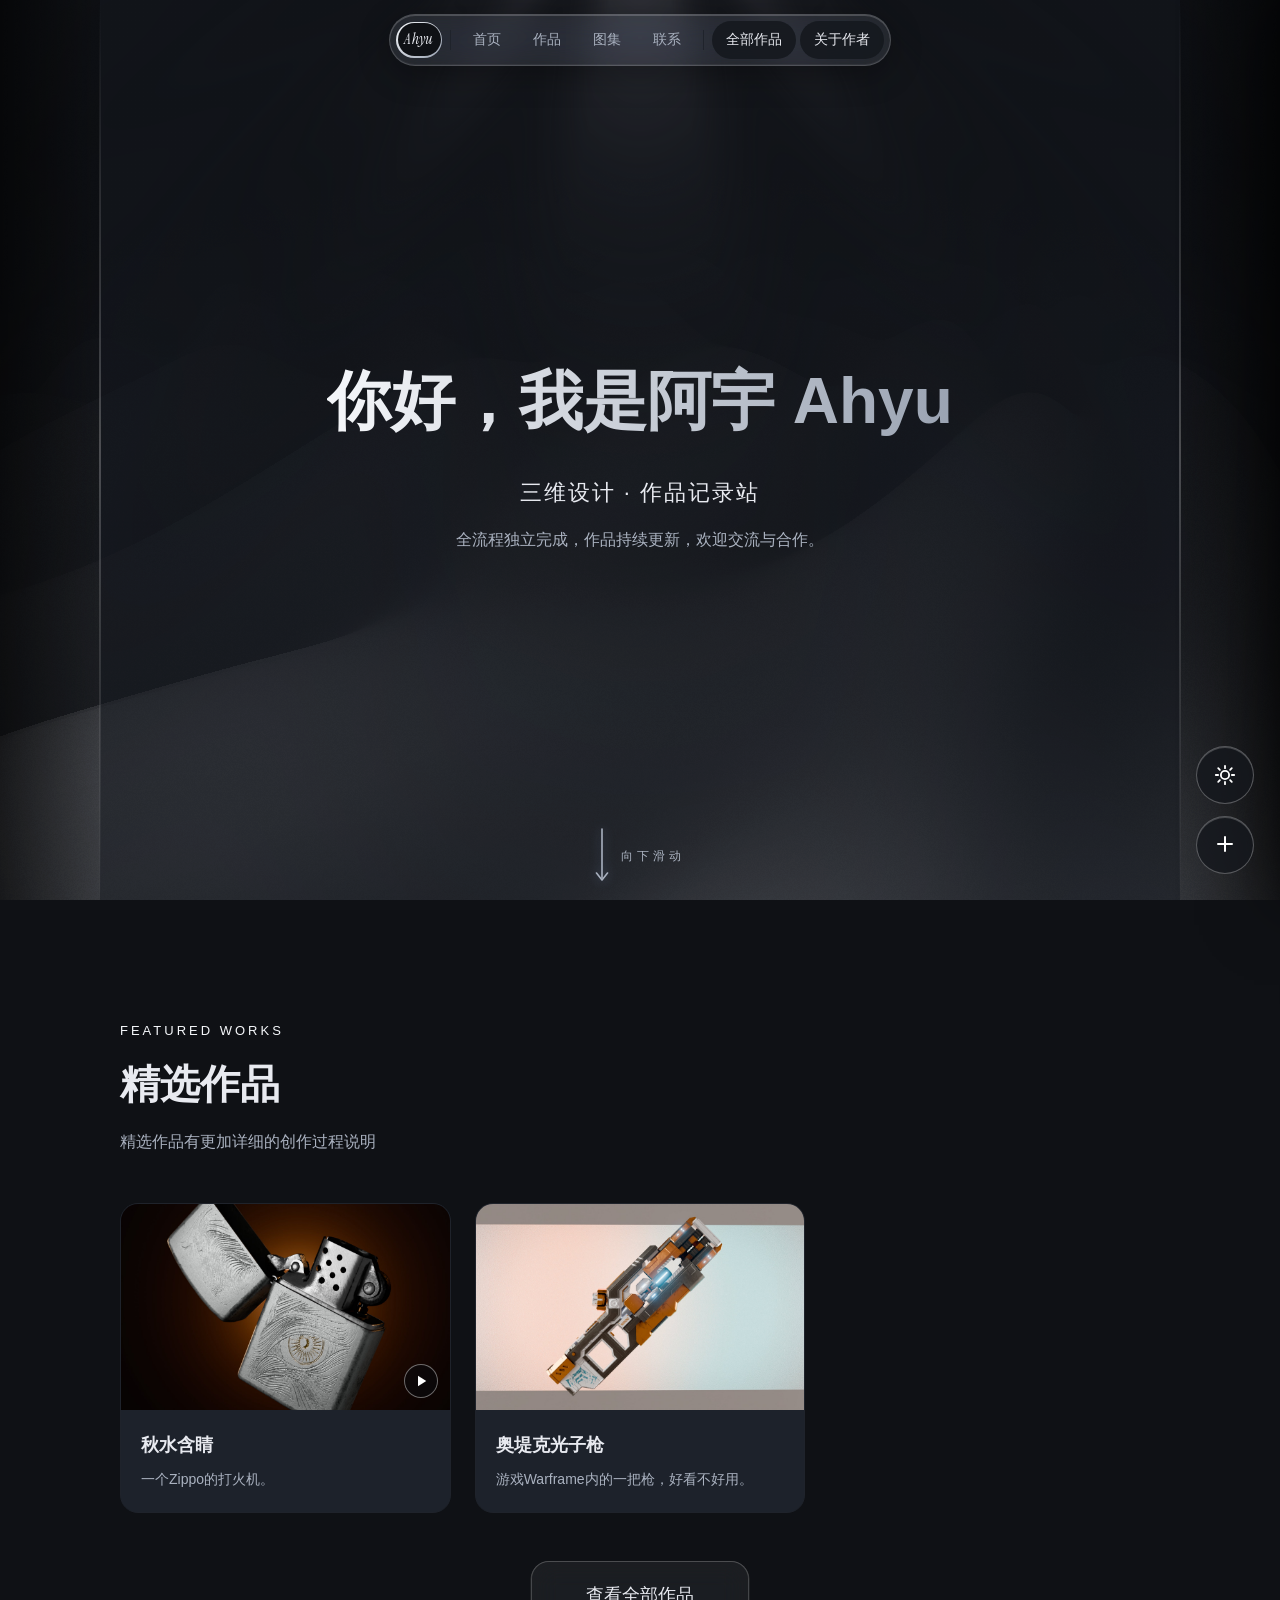
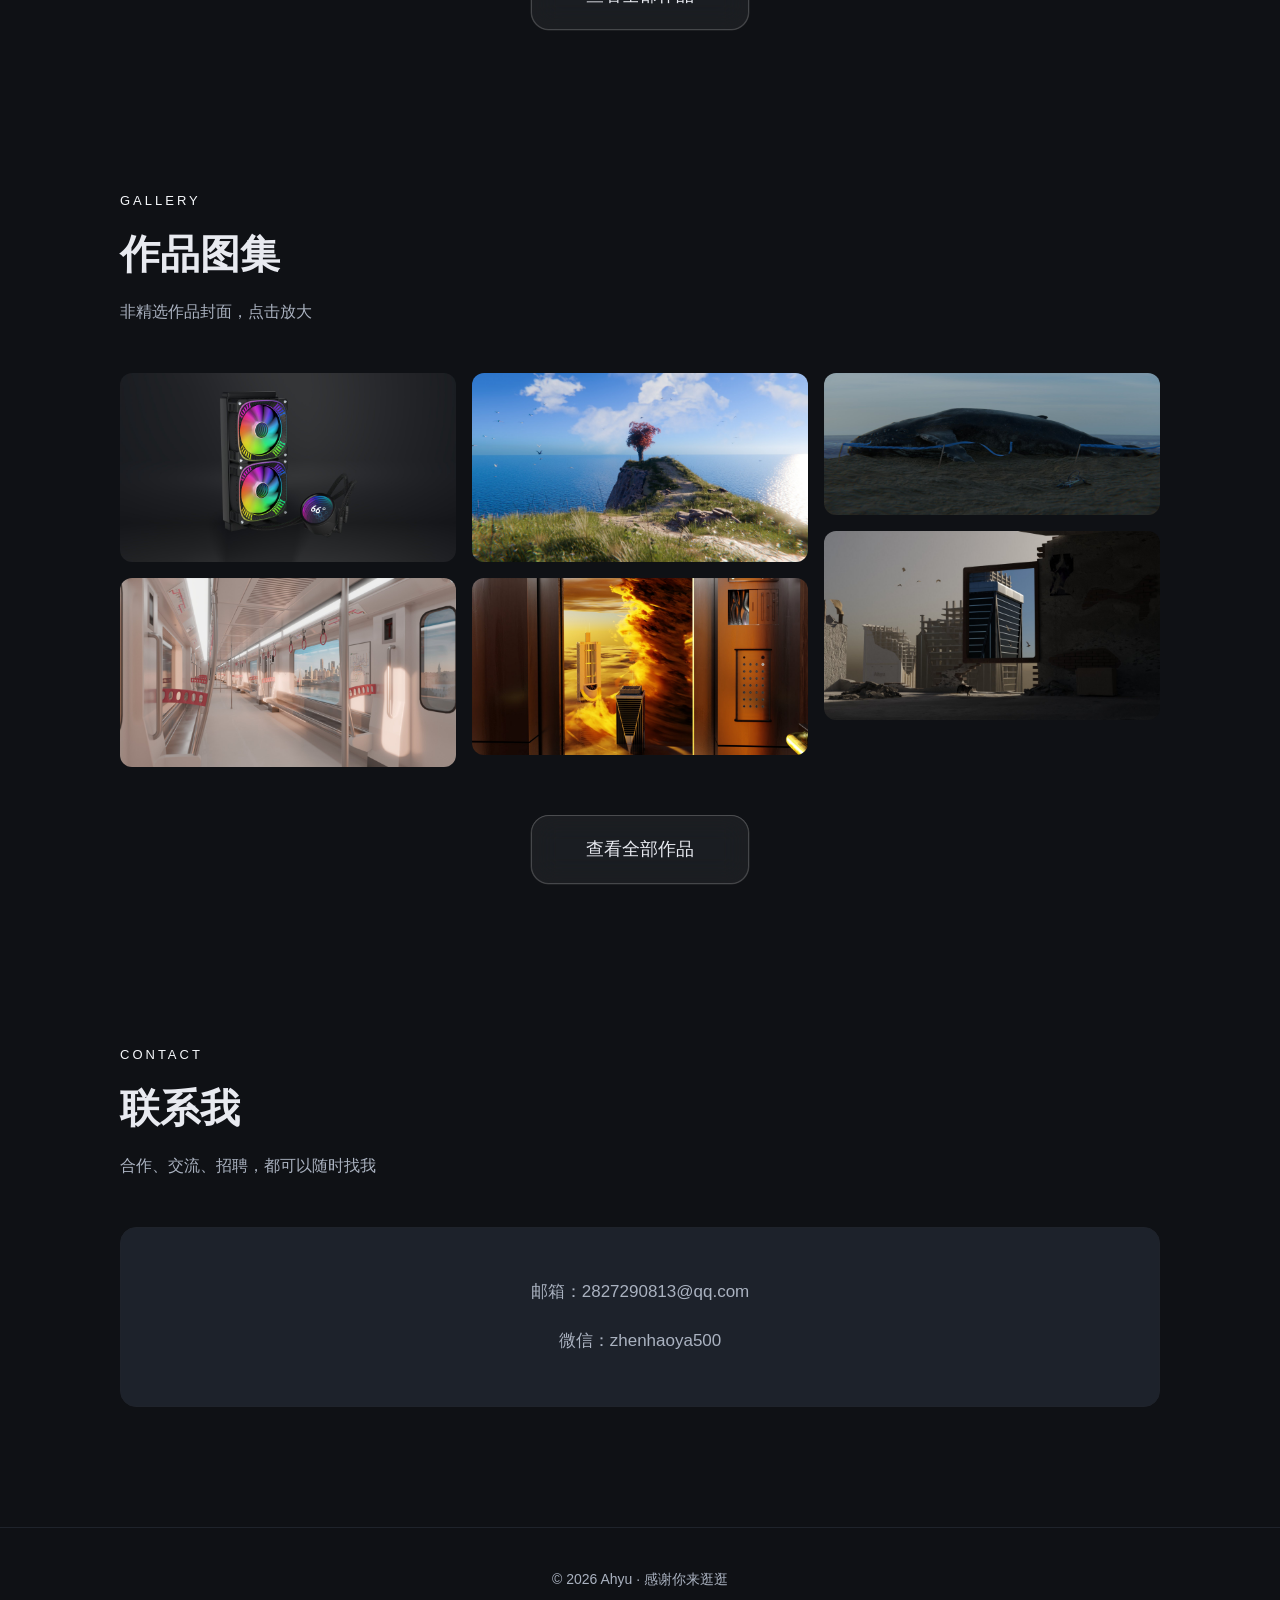
==== commit 26bb4b6f: "桌面端也回退快照全屏功能：移除三处放大按钮与伪全屏机制（main14/snapshot5/v70）" ====
--- a/index.html
+++ b/index.html
@@ -117,9 +117,9 @@
         </div>
     </div>
 
-    <script src="js/main.js?v=13"></script>
+    <script src="js/main.js?v=14"></script>
     <script src="js/site-data.js?v=6"></script>
-    <script src="js/snapshot.js?v=4"></script>
+    <script src="js/snapshot.js?v=5"></script>
     <script type="importmap">
         {
             "imports": {
--- a/css/style.css
+++ b/css/style.css
@@ -748,8 +748,7 @@
 }
 
 .vp-zoom,
-.vp-zoom-out,
-.vp-fullscreen {
+.vp-zoom-out {
     background: none;
     border: none;
     color: #ffffff;
@@ -764,22 +763,6 @@
     height: 100%;
     object-fit: cover;
     display: block;
-}
-
-.work-media:fullscreen {
-    width: 100vw;
-    height: 100vh;
-    aspect-ratio: auto;
-    display: flex;
-    align-items: center;
-    justify-content: center;
-    background: #000000;
-}
-
-.work-media:fullscreen video {
-    object-fit: contain;
-    width: 100%;
-    height: 100%;
 }
 
 .work-media img {
@@ -1813,44 +1796,6 @@
     width: 100%;
     max-height: 62vh;
     object-fit: contain;
-}
-
-.snapshot-fs {
-    position: absolute;
-    right: 14px;
-    bottom: 14px;
-    z-index: 7;
-    width: 42px;
-    height: 42px;
-    border-radius: 10px;
-    background: rgba(10, 12, 16, 0.5);
-    -webkit-backdrop-filter: blur(8px);
-    backdrop-filter: blur(8px);
-    border: 1px solid rgba(255, 255, 255, 0.3);
-    color: #fff;
-    display: flex;
-    align-items: center;
-    justify-content: center;
-    cursor: pointer;
-    transition: background 0.25s;
-}
-
-.snapshot-fs:hover {
-    background: rgba(255, 255, 255, 0.18);
-}
-
-.snapshot-imgwrap:fullscreen {
-    width: 100vw;
-    height: 100vh;
-    display: flex;
-    align-items: center;
-    justify-content: center;
-    background: #000;
-}
-
-.snapshot-imgwrap:fullscreen img {
-    max-height: none;
-    height: 100%;
 }
 
 /* ===== 右下角浮动菜单（全站共用）===== */
@@ -2579,12 +2524,6 @@
     background: radial-gradient(60% 80% at 50% 30%, rgba(96, 108, 132, 0.22), transparent 72%);
 }
 
-.snapshot-model:fullscreen {
-    width: 100vw;
-    height: 100vh;
-    background: radial-gradient(60% 80% at 50% 30%, rgba(96, 108, 132, 0.28), #0b0d10 78%);
-}
-
 .snapshot-model-inner {
     position: absolute;
     inset: 0;
@@ -2665,45 +2604,6 @@
     -webkit-tap-highlight-color: transparent;
 }
 
-/* ===== 快照媒体伪全屏（三端统一：iOS Safari 无元素全屏 API） ===== */
-.snapshot-imgwrap.pseudo-fs,
-.snapshot-model.pseudo-fs,
-.work-media.pseudo-fs {
-    position: fixed;
-    inset: 0;
-    z-index: 1550;
-    border-radius: 0;
-    border: 0;
-    box-shadow: none;
-    background: #0b0d10;
-}
-
-.snapshot-imgwrap.pseudo-fs {
-    display: flex;
-    align-items: center;
-    justify-content: center;
-}
-
-.snapshot-imgwrap.pseudo-fs img {
-    max-height: 100vh;
-    width: auto;
-    max-width: 100vw;
-}
-
-.snapshot-model.pseudo-fs {
-    height: 100vh;
-}
-
-.work-media.pseudo-fs {
-    aspect-ratio: auto;
-}
-
-.work-media.pseudo-fs video {
-    width: 100%;
-    height: 100%;
-    object-fit: contain;
-}
-
 /* ===== 手机端（≤700px）性能与布局修正 ===== */
 @media (max-width: 700px) {
     /* 导航收拢：隐藏四个锚点链接，保留 logo + 全部作品 + 关于作者 */
@@ -2727,12 +2627,6 @@
 
     /* 手机隐藏 NEXT 按钮（3D 场景在手机端不加载） */
     .model-next-btn {
-        display: none;
-    }
-
-    /* 手机端隐藏媒体放大按钮（伪全屏仅桌面端提供） */
-    .snapshot-fs,
-    .work-media .vp-fullscreen {
         display: none;
     }
 
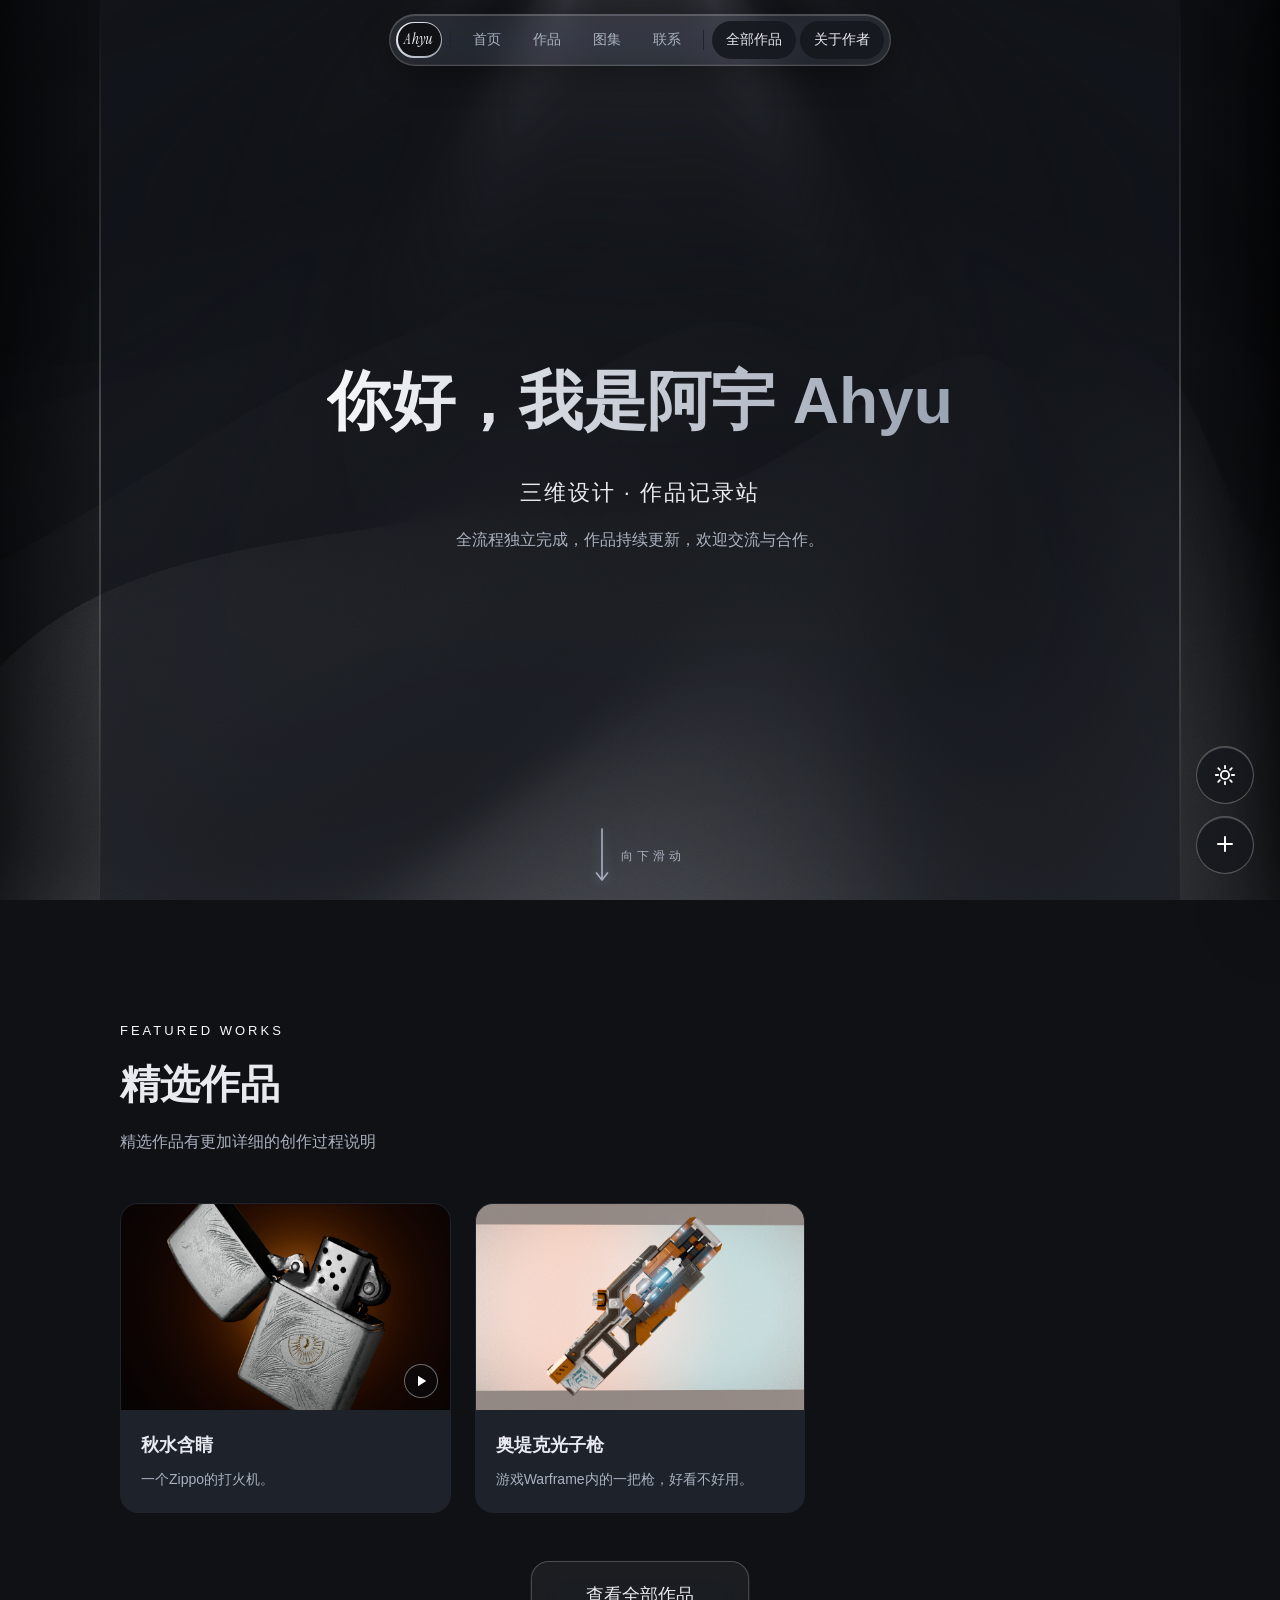
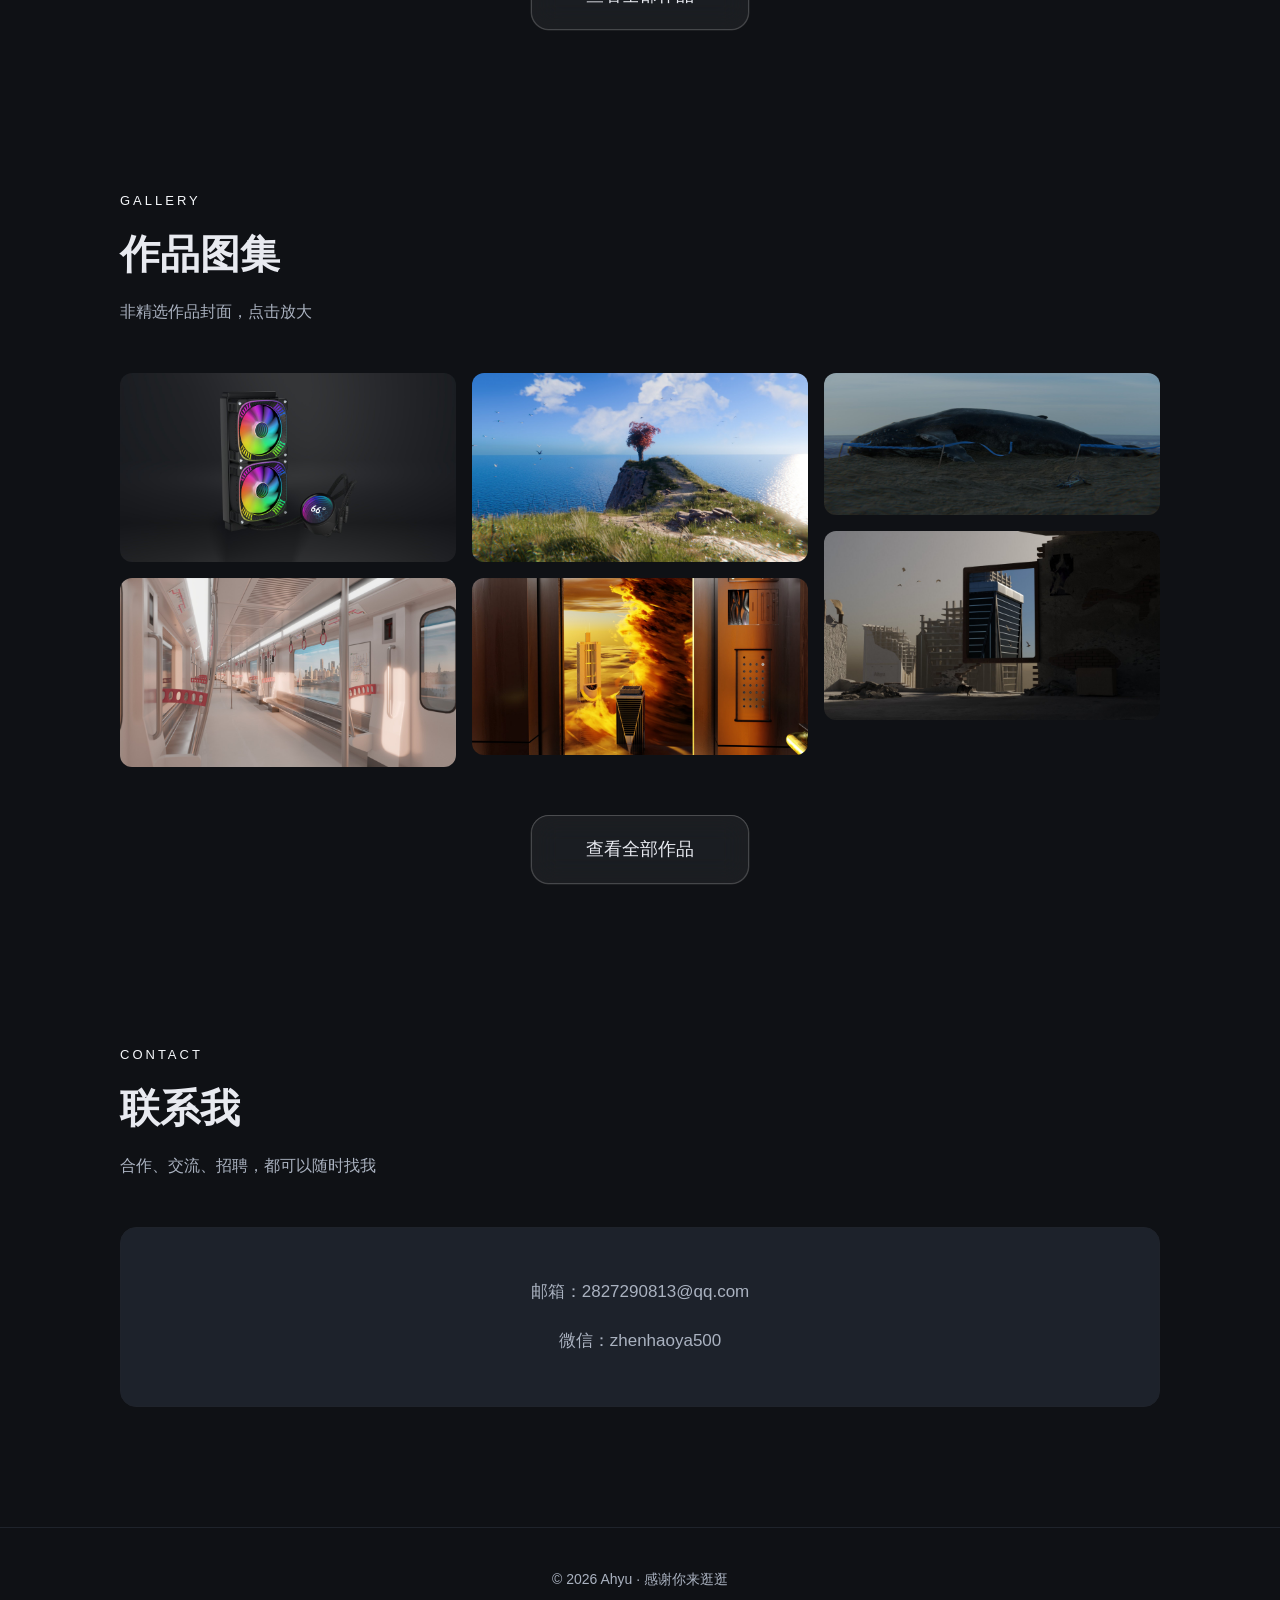
==== commit 75207ba7: "桌面端恢复原生全屏放大按钮（刚上线那版），手机端维持隐藏（main15/snapshot6/v71）" ====
--- a/index.html
+++ b/index.html
@@ -3,7 +3,7 @@
 <head>
     <meta charset="UTF-8">
     <meta name="viewport" content="width=device-width, initial-scale=1.0">
-    <link rel="stylesheet" href="css/style.css?v=70">
+    <link rel="stylesheet" href="css/style.css?v=71">
     <link rel="preconnect" href="https://fonts.googleapis.com">
     <link rel="preconnect" href="https://fonts.gstatic.com" crossorigin>
     <link href="https://fonts.googleapis.com/css2?family=Instrument+Serif:ital@0;1&display=swap" rel="stylesheet">
@@ -117,9 +117,9 @@
         </div>
     </div>
 
-    <script src="js/main.js?v=14"></script>
+    <script src="js/main.js?v=15"></script>
     <script src="js/site-data.js?v=6"></script>
-    <script src="js/snapshot.js?v=5"></script>
+    <script src="js/snapshot.js?v=6"></script>
     <script type="importmap">
         {
             "imports": {
--- a/css/style.css
+++ b/css/style.css
@@ -748,7 +748,8 @@
 }
 
 .vp-zoom,
-.vp-zoom-out {
+.vp-zoom-out,
+.vp-fullscreen {
     background: none;
     border: none;
     color: #ffffff;
@@ -763,6 +764,22 @@
     height: 100%;
     object-fit: cover;
     display: block;
+}
+
+.work-media:fullscreen {
+    width: 100vw;
+    height: 100vh;
+    aspect-ratio: auto;
+    display: flex;
+    align-items: center;
+    justify-content: center;
+    background: #000000;
+}
+
+.work-media:fullscreen video {
+    object-fit: contain;
+    width: 100%;
+    height: 100%;
 }
 
 .work-media img {
@@ -1796,6 +1813,44 @@
     width: 100%;
     max-height: 62vh;
     object-fit: contain;
+}
+
+.snapshot-fs {
+    position: absolute;
+    right: 14px;
+    bottom: 14px;
+    z-index: 7;
+    width: 42px;
+    height: 42px;
+    border-radius: 10px;
+    background: rgba(10, 12, 16, 0.5);
+    -webkit-backdrop-filter: blur(8px);
+    backdrop-filter: blur(8px);
+    border: 1px solid rgba(255, 255, 255, 0.3);
+    color: #fff;
+    display: flex;
+    align-items: center;
+    justify-content: center;
+    cursor: pointer;
+    transition: background 0.25s;
+}
+
+.snapshot-fs:hover {
+    background: rgba(255, 255, 255, 0.18);
+}
+
+.snapshot-imgwrap:fullscreen {
+    width: 100vw;
+    height: 100vh;
+    display: flex;
+    align-items: center;
+    justify-content: center;
+    background: #000;
+}
+
+.snapshot-imgwrap:fullscreen img {
+    max-height: none;
+    height: 100%;
 }
 
 /* ===== 右下角浮动菜单（全站共用）===== */
@@ -2524,6 +2579,12 @@
     background: radial-gradient(60% 80% at 50% 30%, rgba(96, 108, 132, 0.22), transparent 72%);
 }
 
+.snapshot-model:fullscreen {
+    width: 100vw;
+    height: 100vh;
+    background: radial-gradient(60% 80% at 50% 30%, rgba(96, 108, 132, 0.28), #0b0d10 78%);
+}
+
 .snapshot-model-inner {
     position: absolute;
     inset: 0;
@@ -2627,6 +2688,12 @@
 
     /* 手机隐藏 NEXT 按钮（3D 场景在手机端不加载） */
     .model-next-btn {
+        display: none;
+    }
+
+    /* 手机端隐藏媒体放大按钮（原生全屏 API 在 iPhone 不可用） */
+    .snapshot-fs,
+    .work-media .vp-fullscreen {
         display: none;
     }
 
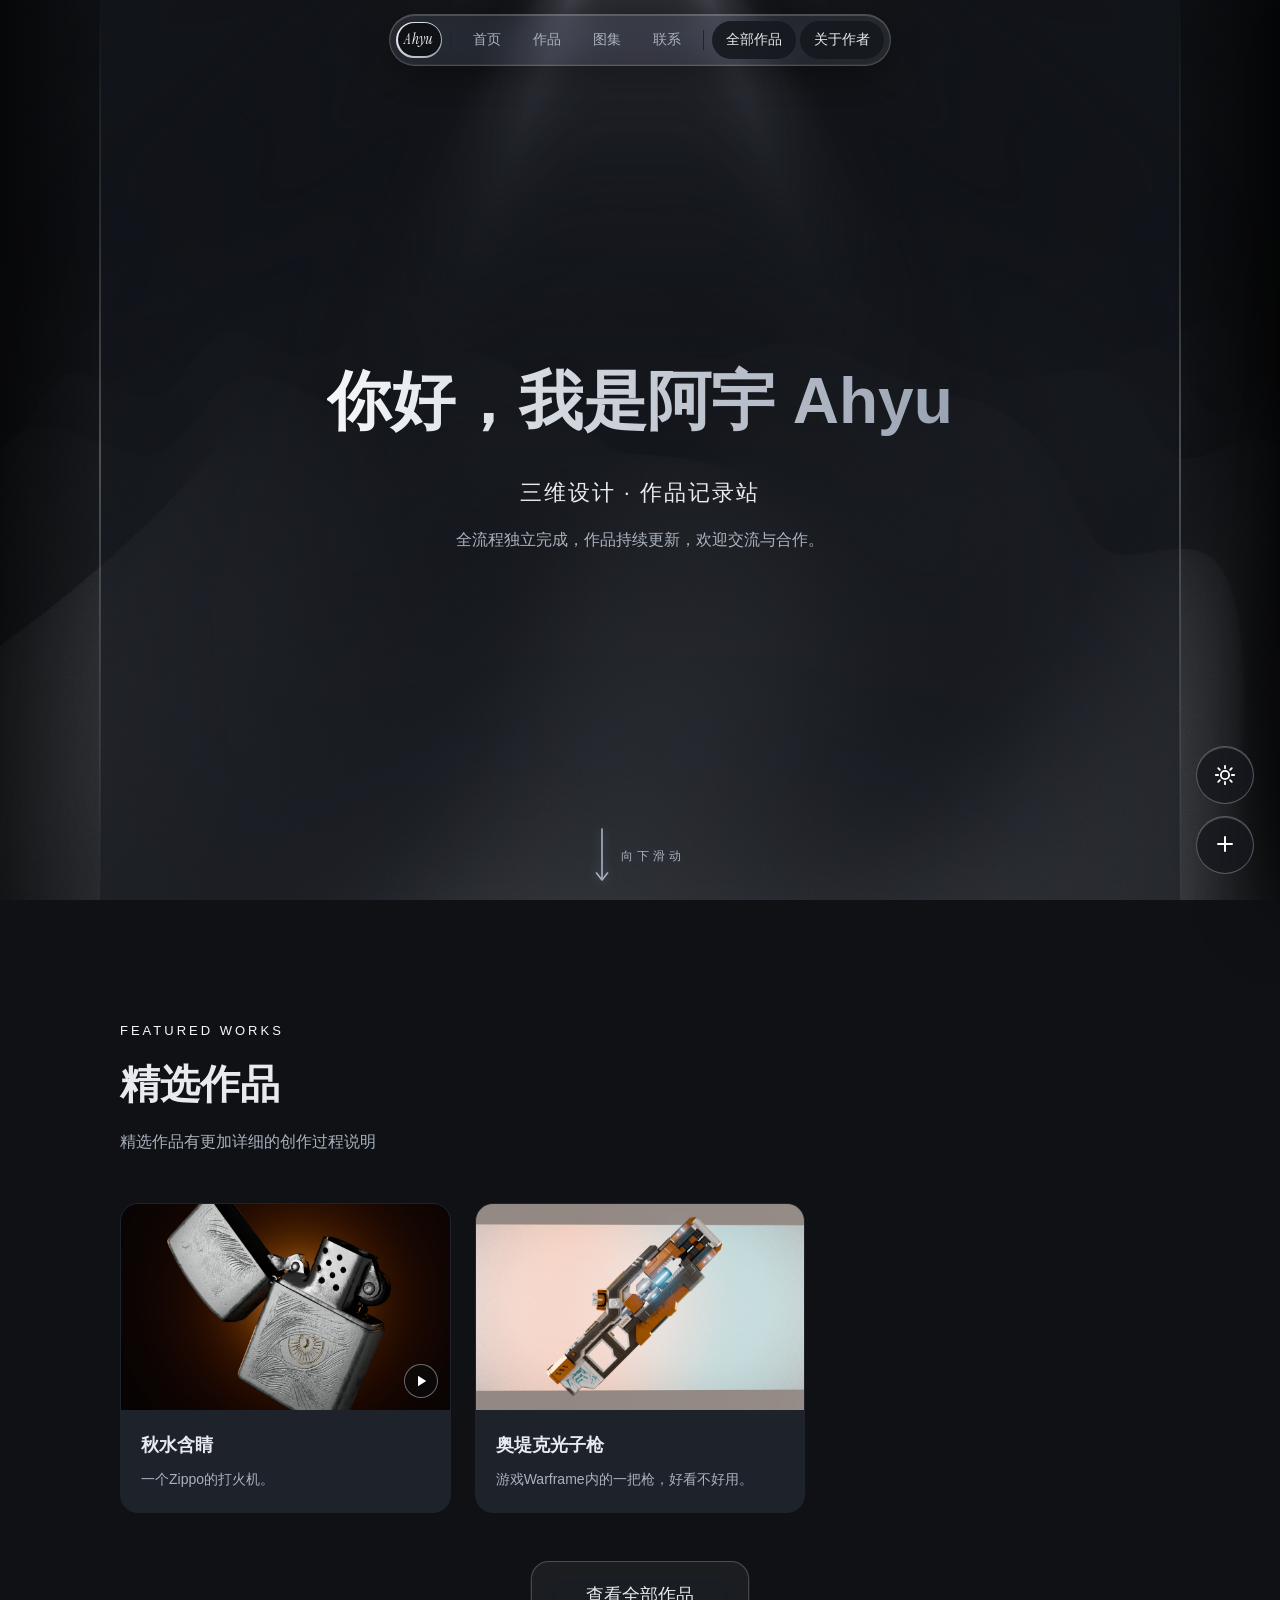
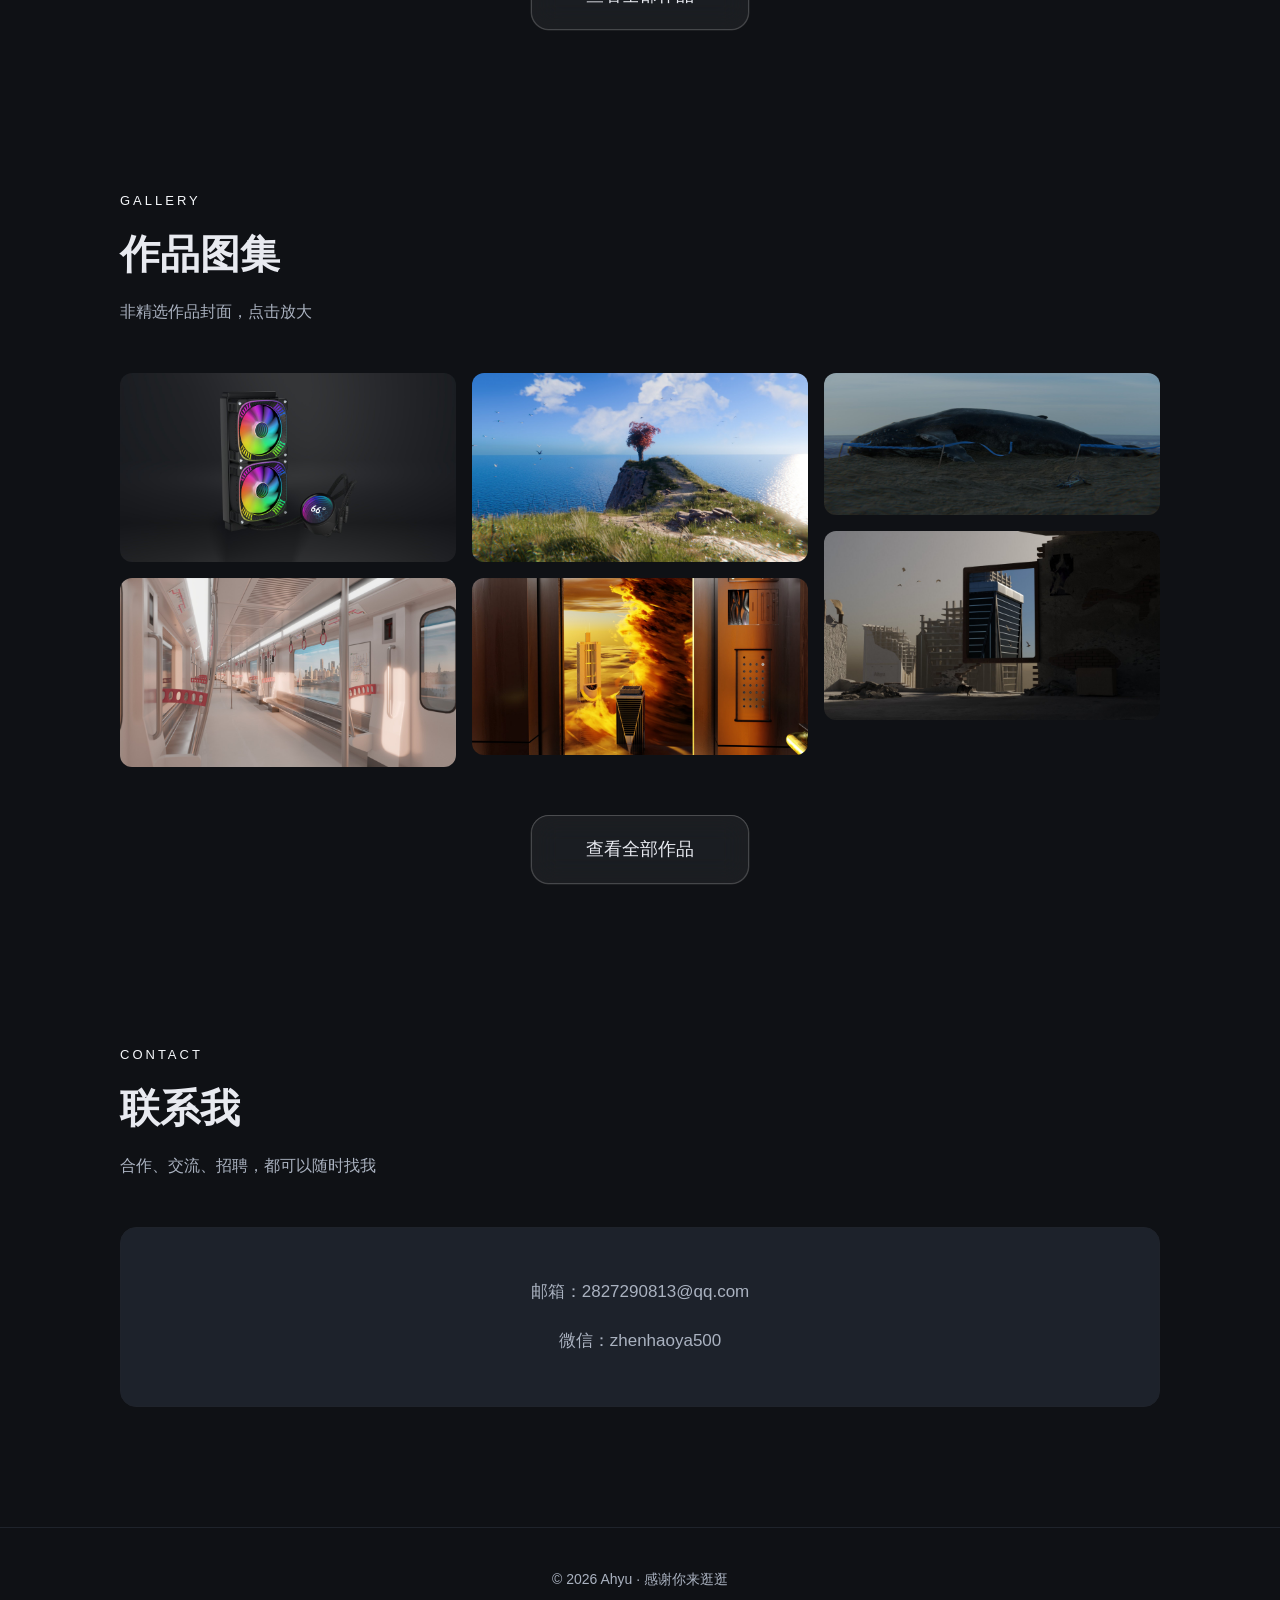
==== commit 83199e67: "手机端删除hero让位内边距，文字恢复水平居中（v72）" ====
--- a/index.html
+++ b/index.html
@@ -3,7 +3,7 @@
 <head>
     <meta charset="UTF-8">
     <meta name="viewport" content="width=device-width, initial-scale=1.0">
-    <link rel="stylesheet" href="css/style.css?v=71">
+    <link rel="stylesheet" href="css/style.css?v=72">
     <link rel="preconnect" href="https://fonts.googleapis.com">
     <link rel="preconnect" href="https://fonts.gstatic.com" crossorigin>
     <link href="https://fonts.googleapis.com/css2?family=Instrument+Serif:ital@0;1&display=swap" rel="stylesheet">
--- a/css/style.css
+++ b/css/style.css
@@ -2680,12 +2680,6 @@
         font-size: 12px;
     }
 
-    /* hero 文字给右下角 FAB 让位 */
-    .page-hero,
-    #hero .hero-inner {
-        padding-right: 76px;
-    }
-
     /* 手机隐藏 NEXT 按钮（3D 场景在手机端不加载） */
     .model-next-btn {
         display: none;
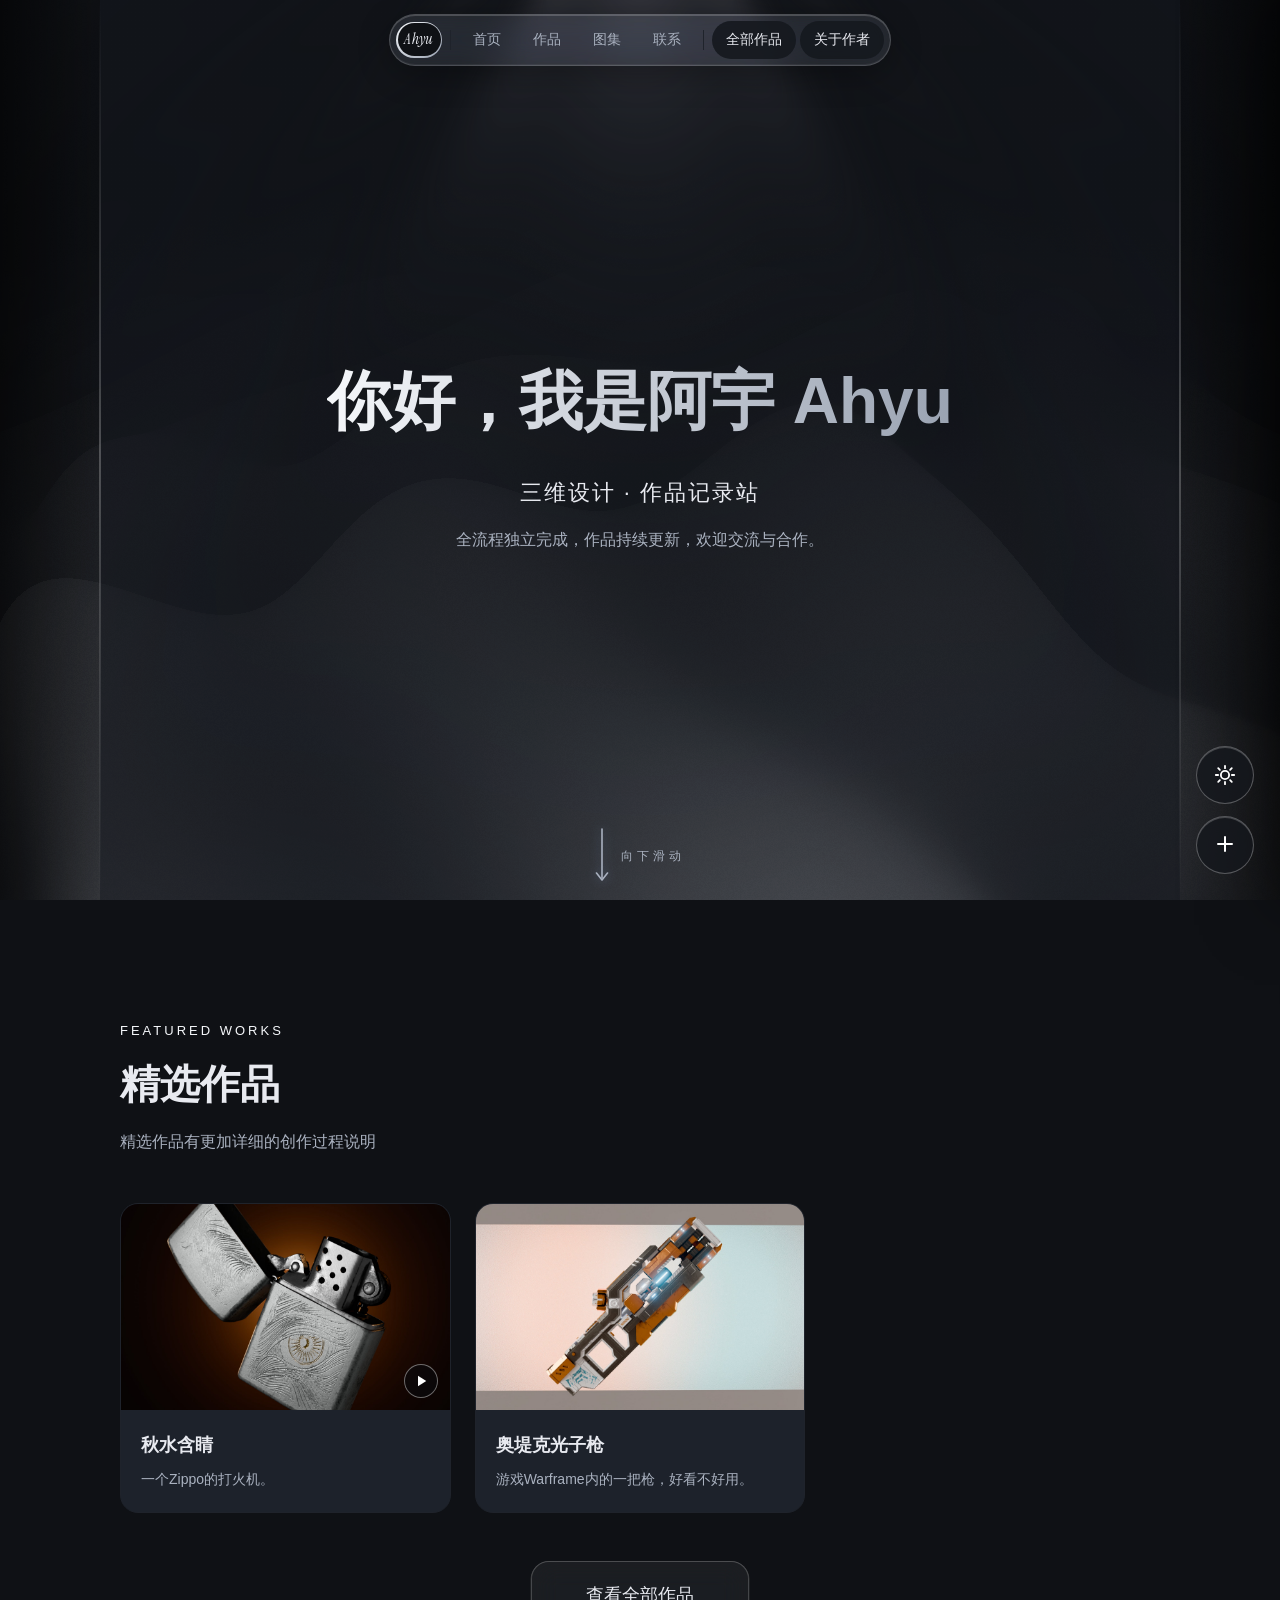
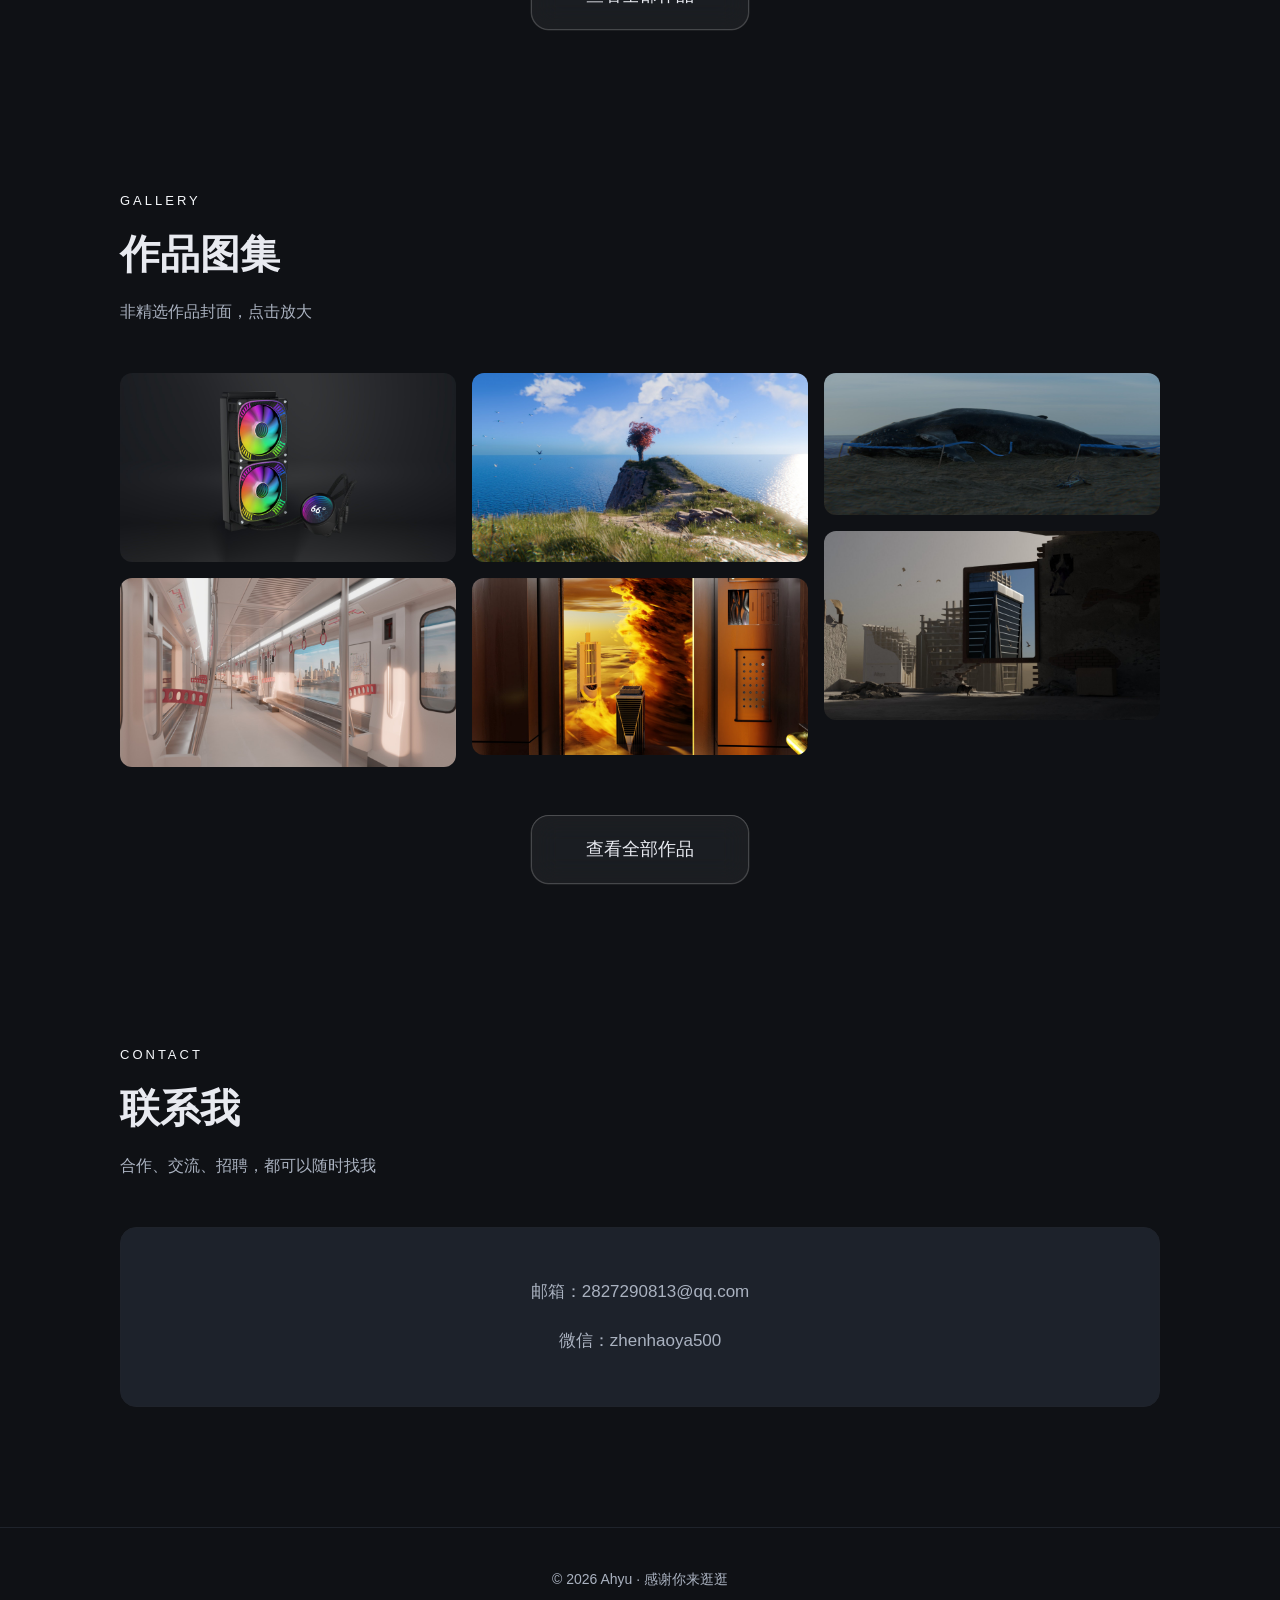
==== commit 0fedebcd: "手机端index页启用棱镜背景（与works共用，桌面端index不变）（prism5）" ====
--- a/index.html
+++ b/index.html
@@ -132,6 +132,7 @@
     <script type="module" src="js/scene3d.js?v=20"></script>
     <script type="module" src="js/lightrays.js?v=2"></script>
     <script type="module" src="js/gradientwaves.js?v=4"></script>
+    <script type="module" src="js/prism.js?v=5"></script>
     <script type="module" src="js/model-viewer.js?v=2"></script>
     <script src="js/fabmenu.js?v=7"></script>
 </body>
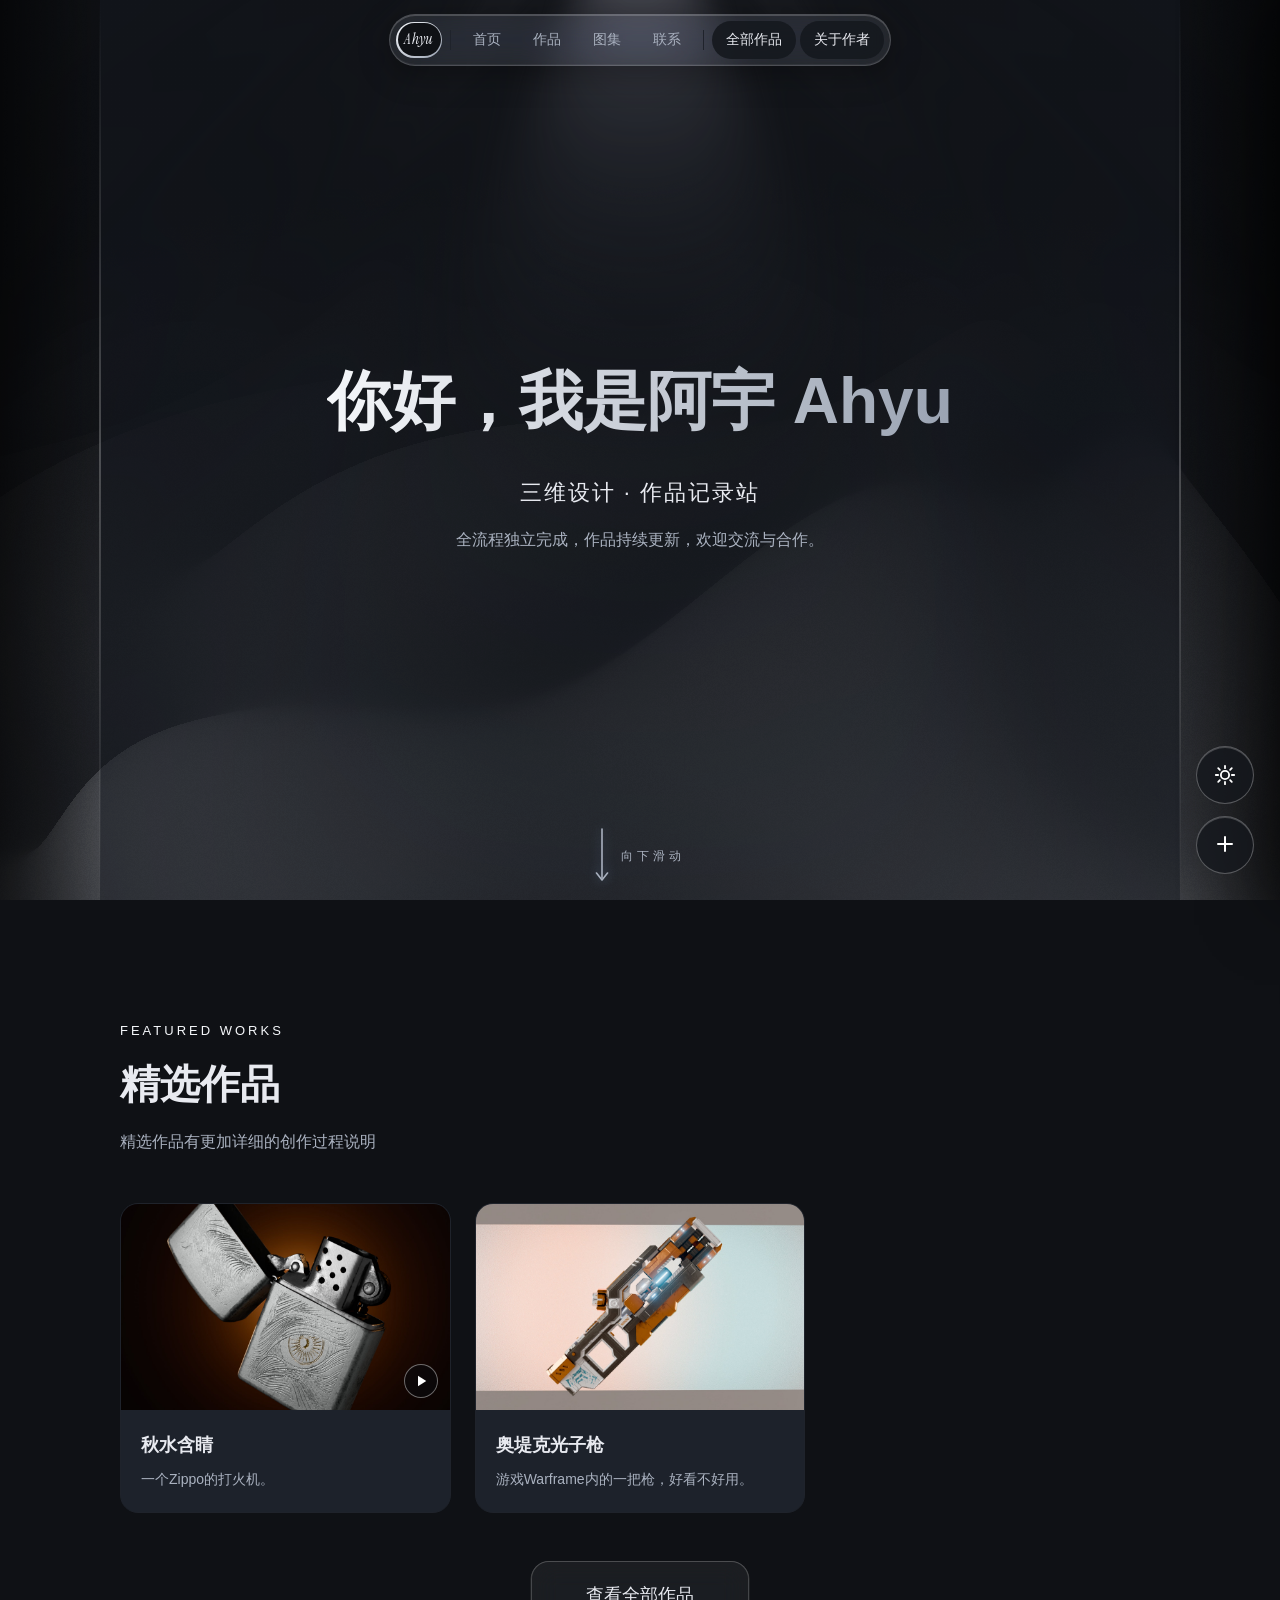
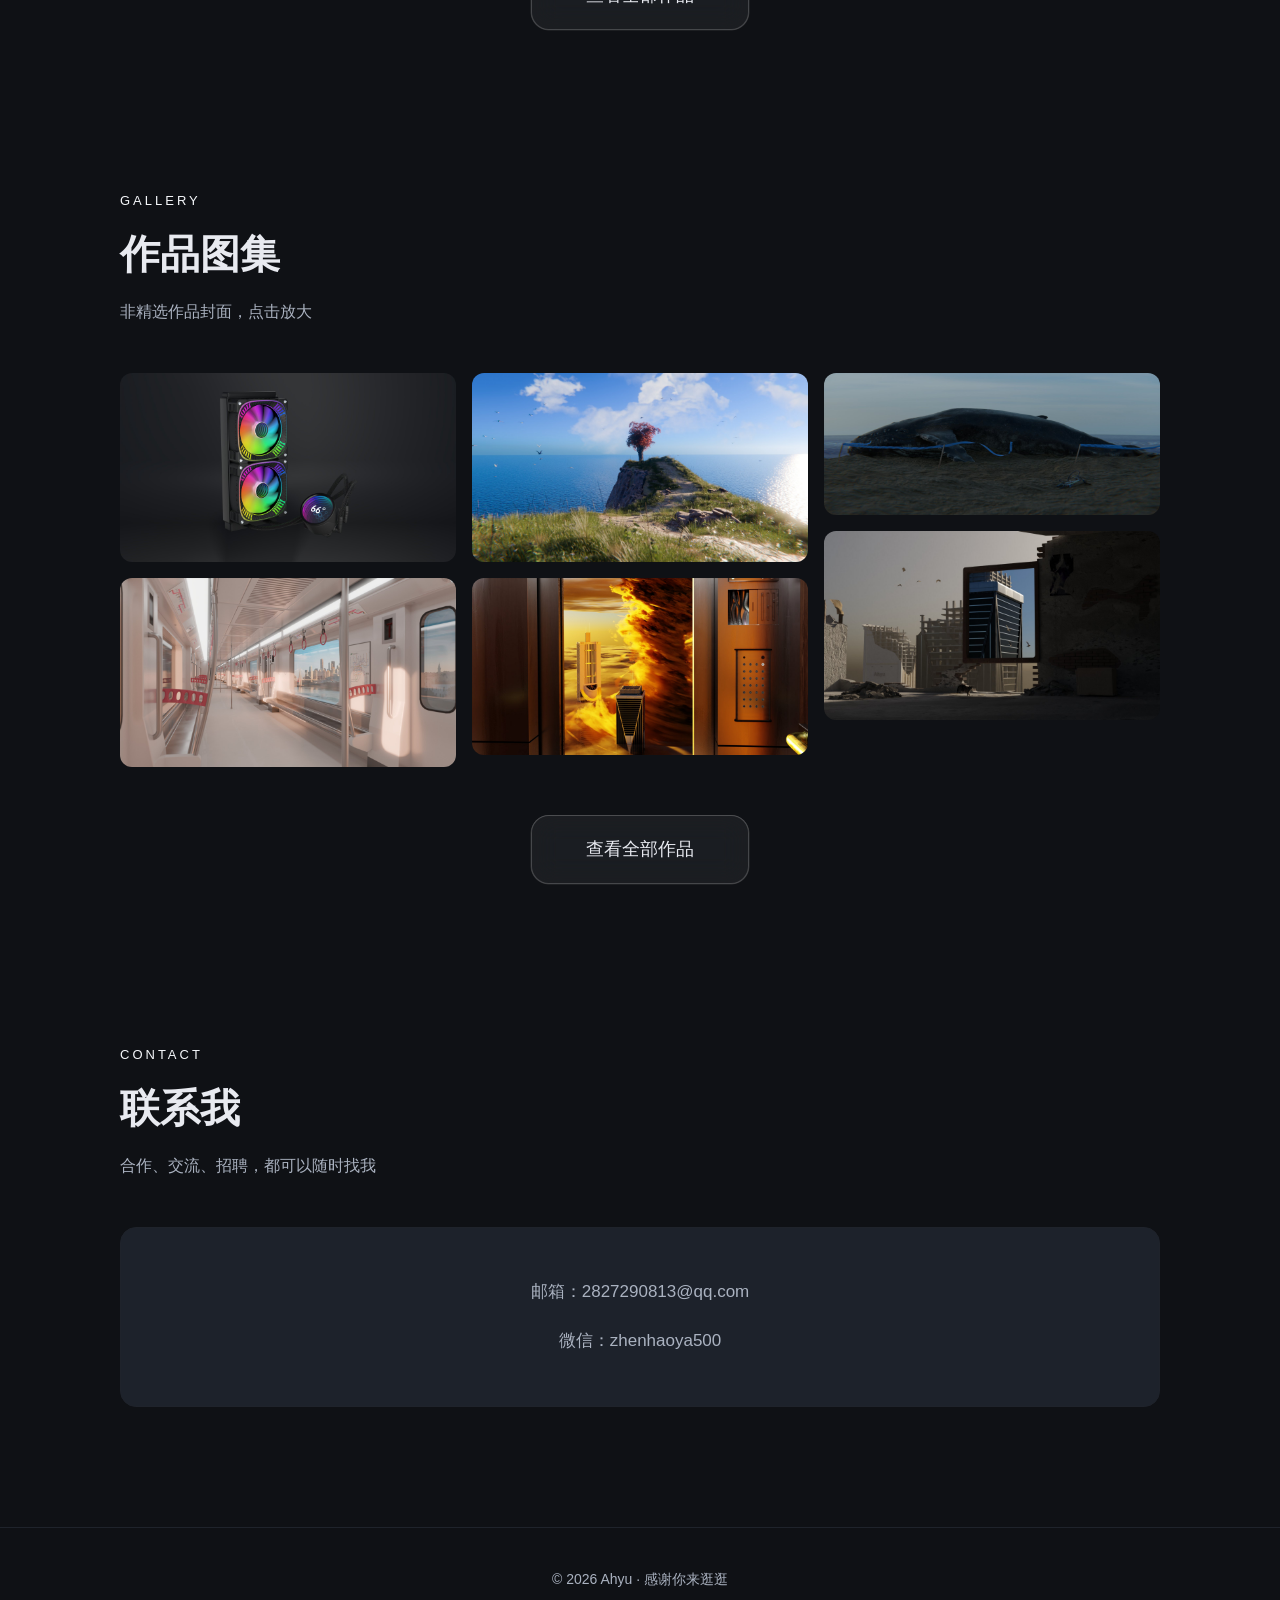
==== commit 9b6ce8e2: "手机端lightbox图片固定展示：禁用拖动与缩放，点击关闭保留（main16）" ====
--- a/index.html
+++ b/index.html
@@ -117,7 +117,7 @@
         </div>
     </div>
 
-    <script src="js/main.js?v=15"></script>
+    <script src="js/main.js?v=16"></script>
     <script src="js/site-data.js?v=6"></script>
     <script src="js/snapshot.js?v=6"></script>
     <script type="importmap">
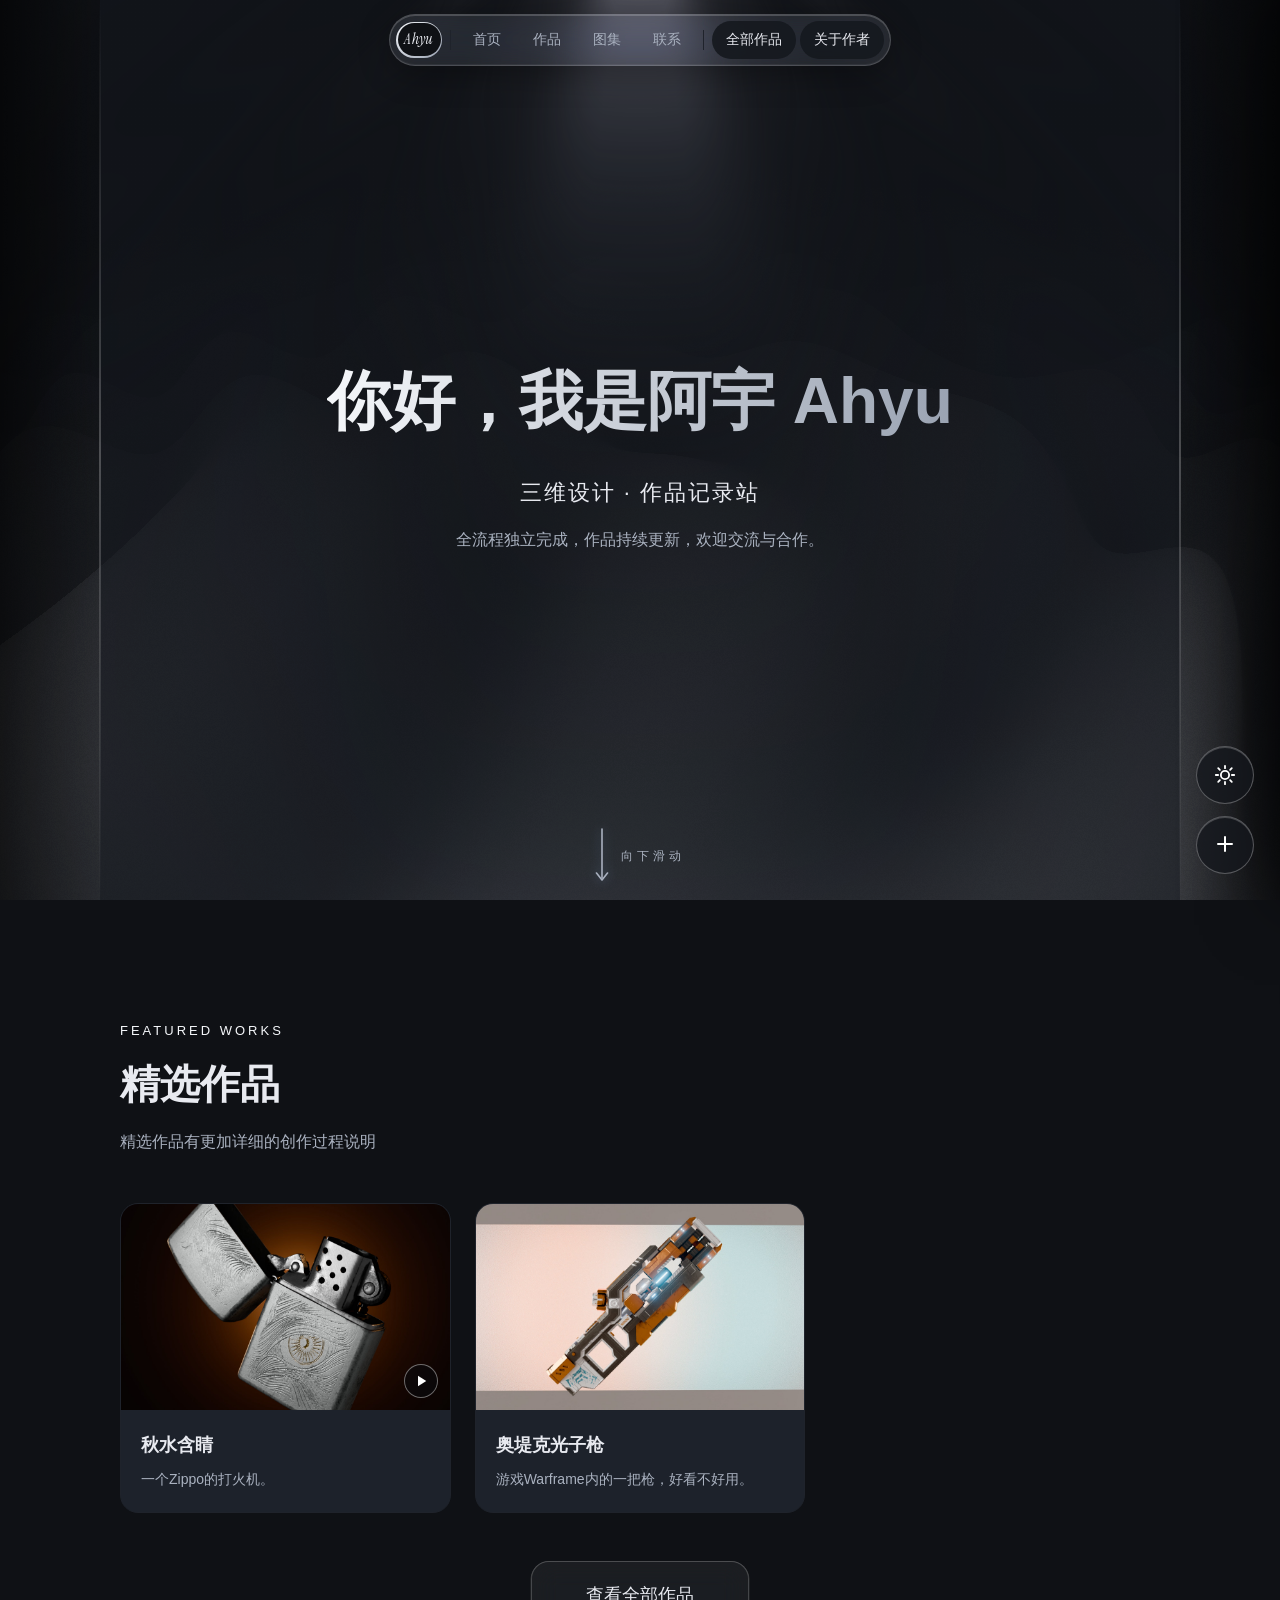
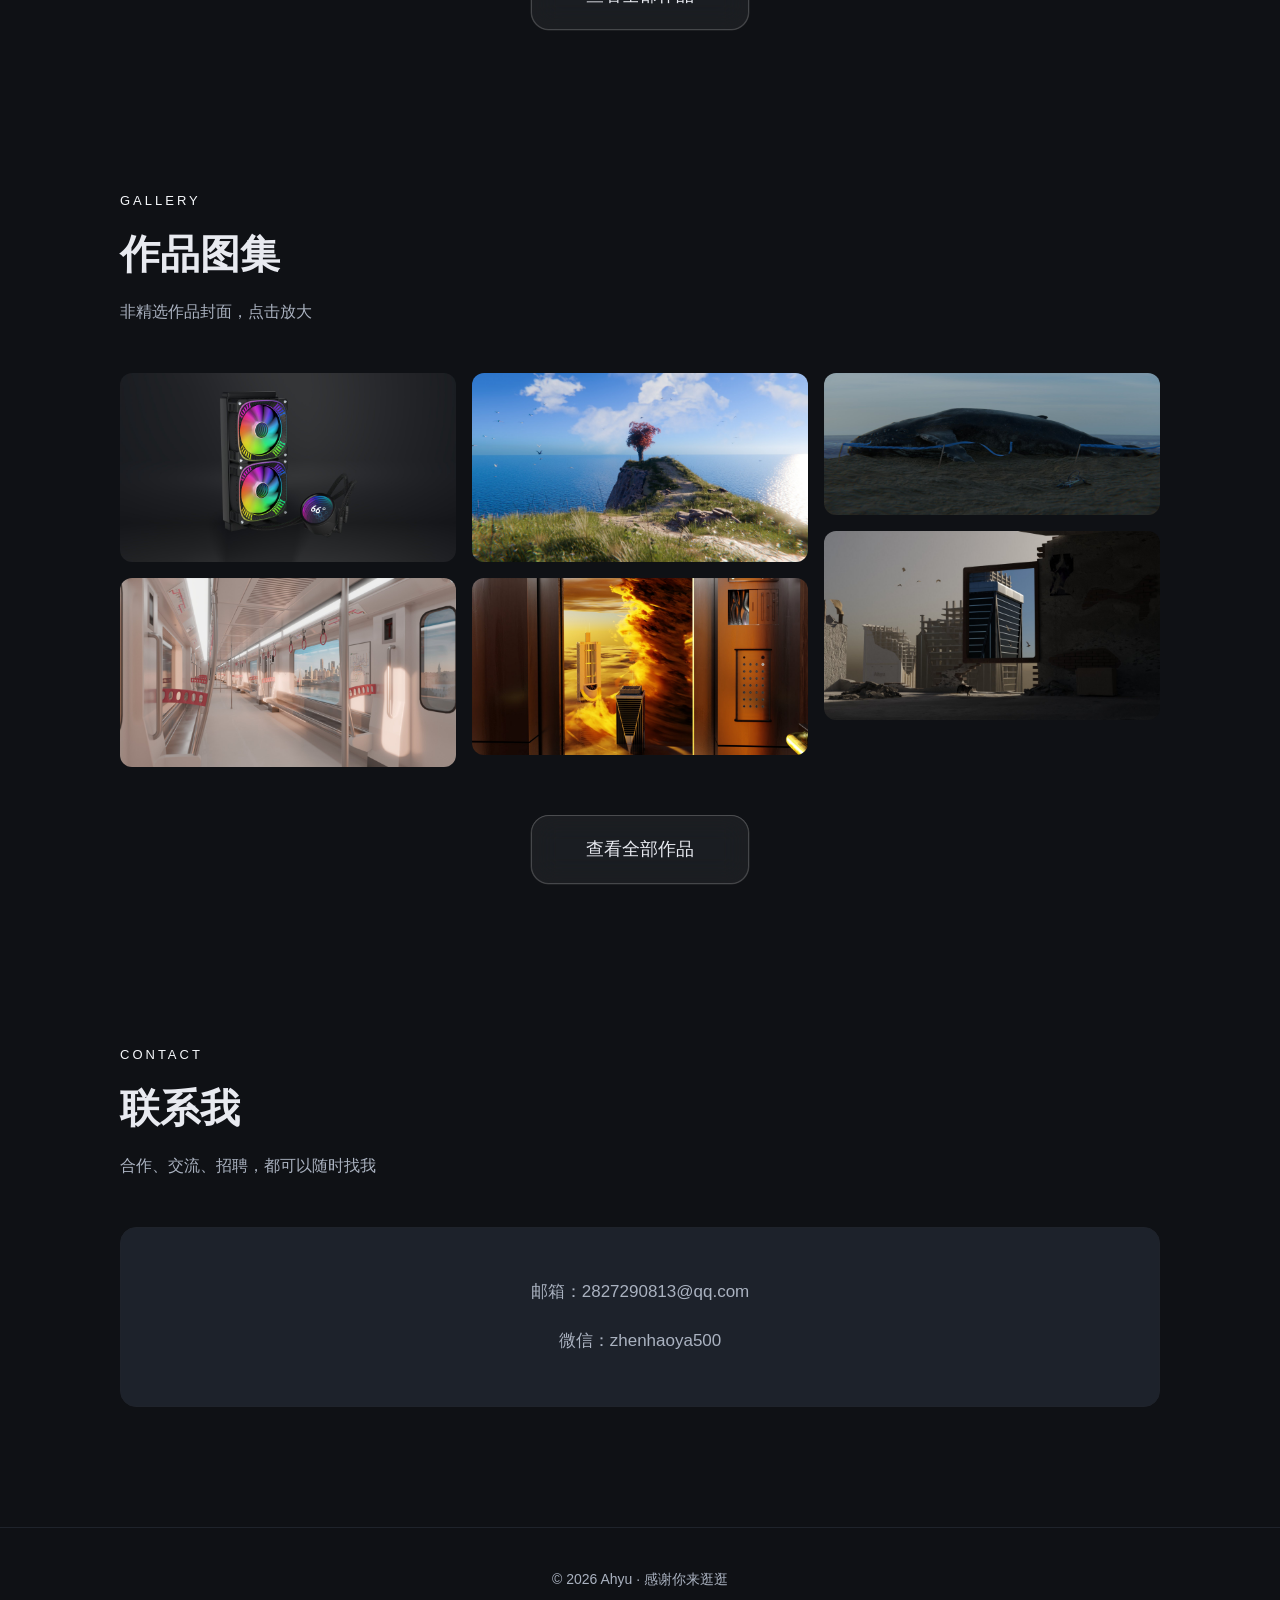
==== commit 7a103961: "留言板/点赞接入 Supabase 云端存储，修正项目域名（fab9）" ====
--- a/index.html
+++ b/index.html
@@ -134,6 +134,6 @@
     <script type="module" src="js/gradientwaves.js?v=4"></script>
     <script type="module" src="js/prism.js?v=5"></script>
     <script type="module" src="js/model-viewer.js?v=2"></script>
-    <script src="js/fabmenu.js?v=7"></script>
+    <script src="js/fabmenu.js?v=9"></script>
 </body>
 </html>
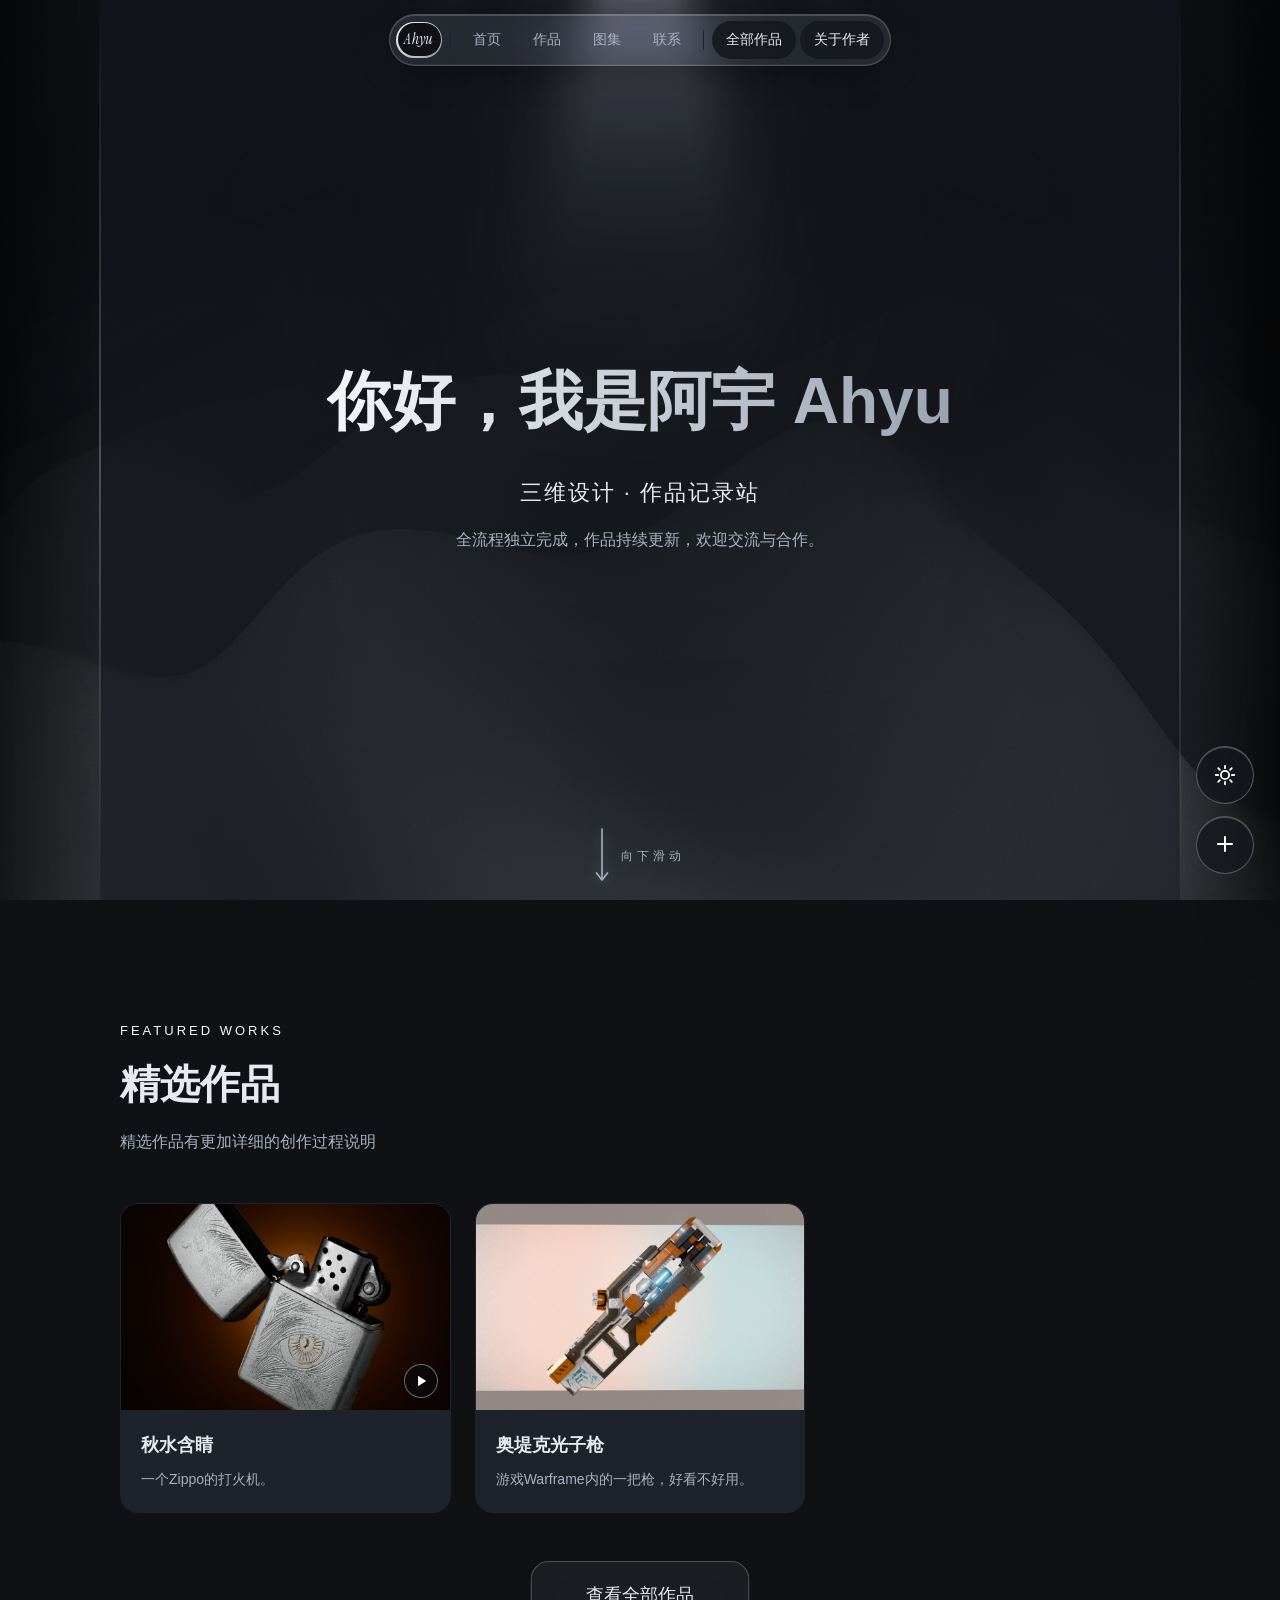
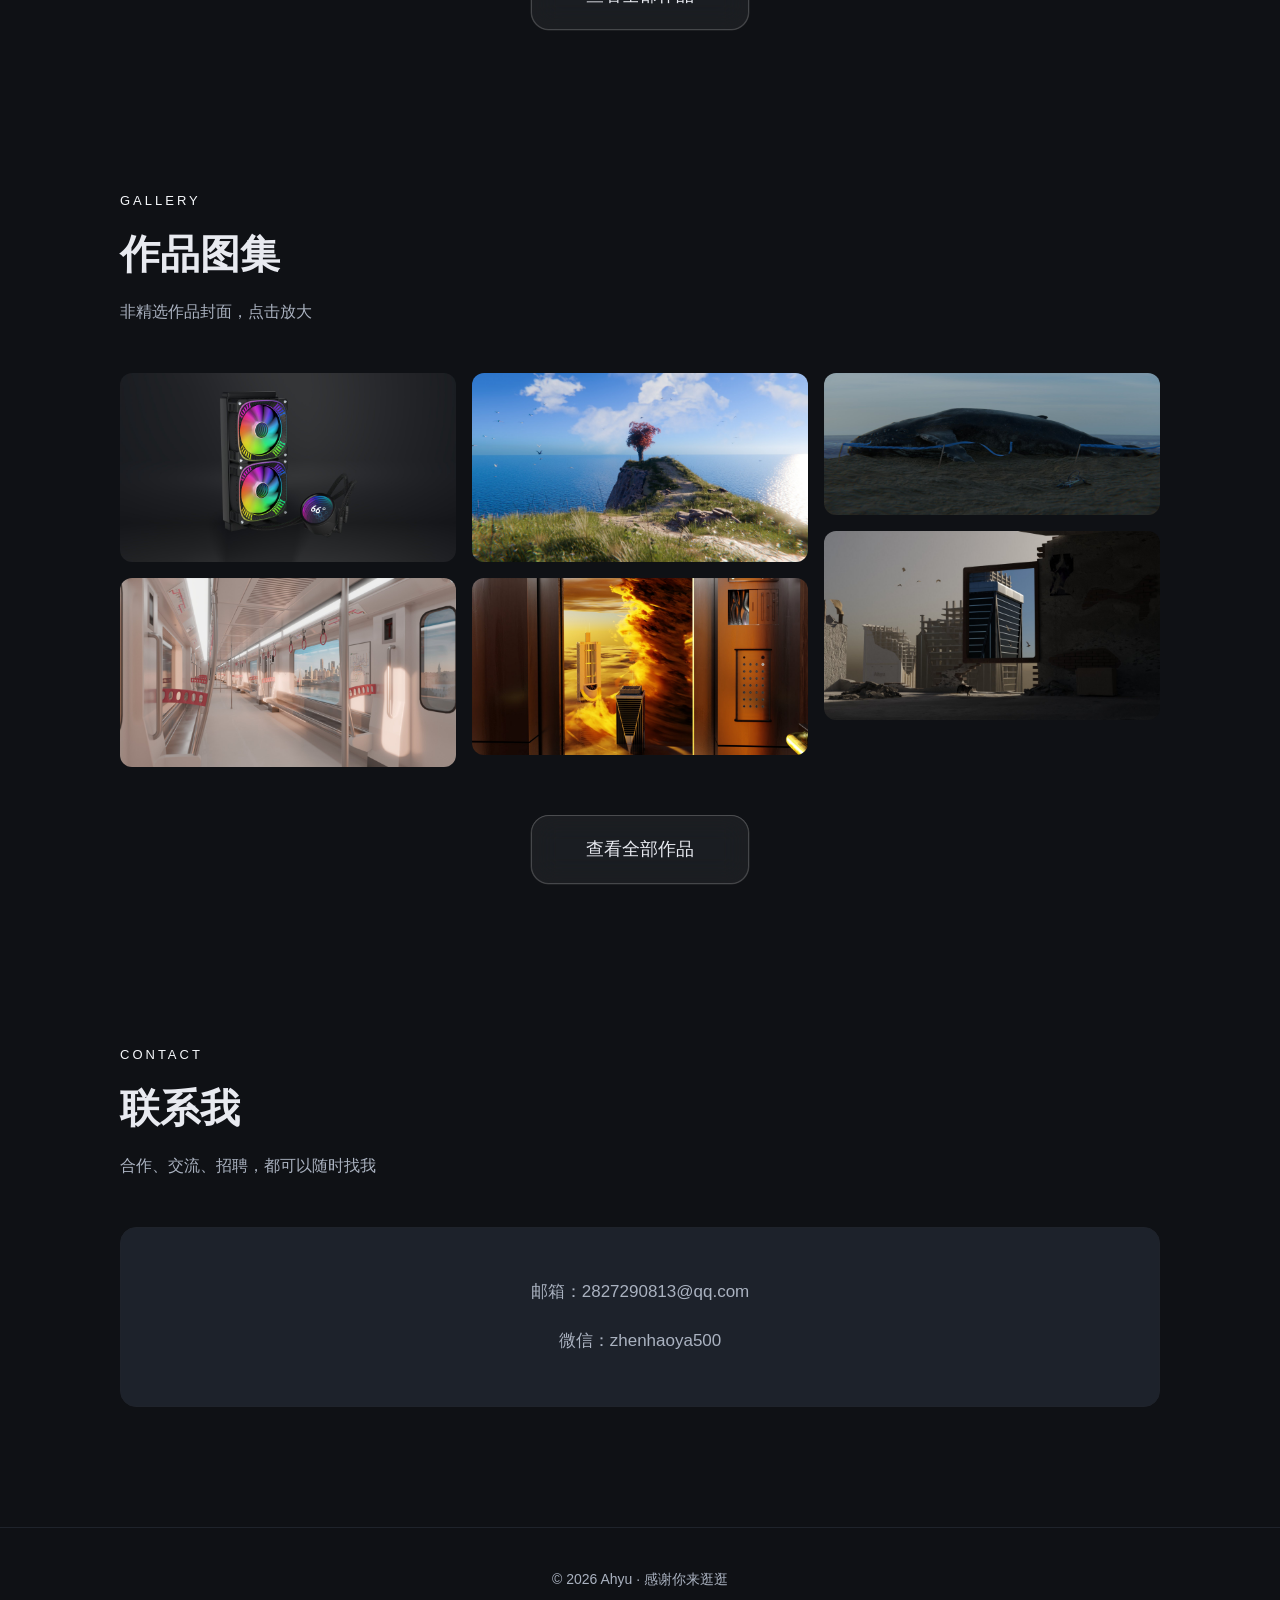
==== commit 1d1016d5: "留言发送改乐观上屏：点击即显示，上传后台重试，失败暂存本机自动补发（fab10）" ====
--- a/index.html
+++ b/index.html
@@ -134,6 +134,6 @@
     <script type="module" src="js/gradientwaves.js?v=4"></script>
     <script type="module" src="js/prism.js?v=5"></script>
     <script type="module" src="js/model-viewer.js?v=2"></script>
-    <script src="js/fabmenu.js?v=9"></script>
+    <script src="js/fabmenu.js?v=10"></script>
 </body>
 </html>
